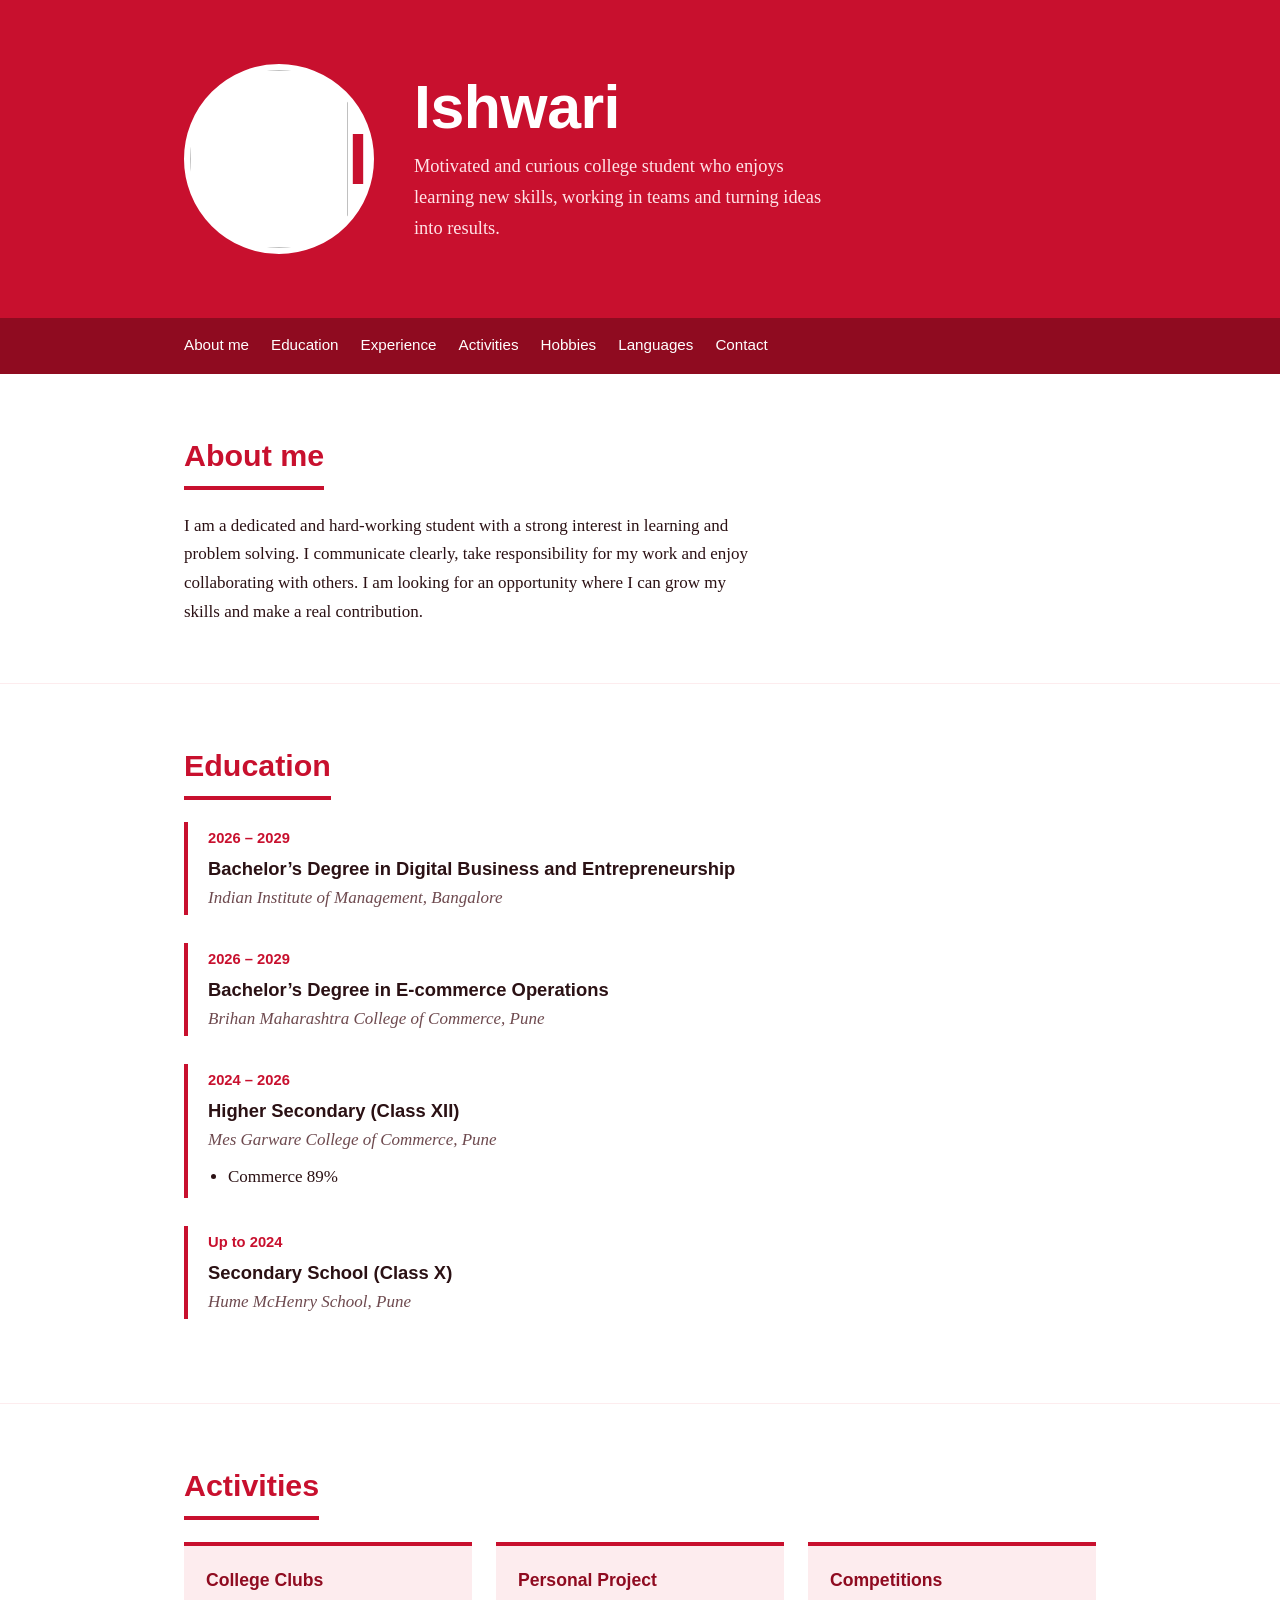
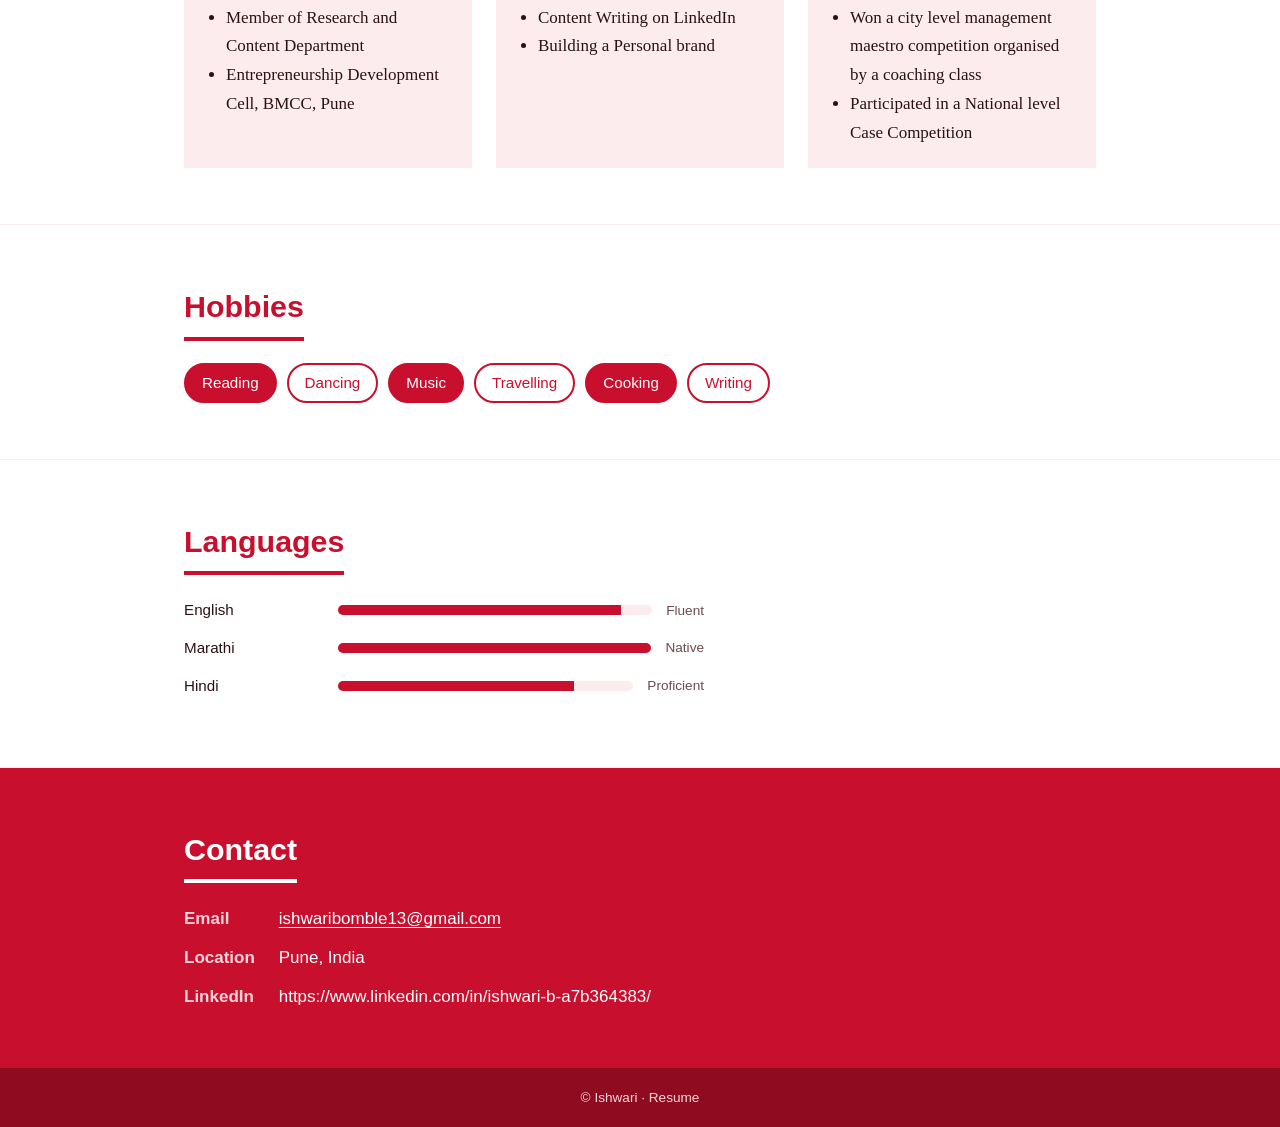
==== index.html @ 801bc09d "Update photo file extension from .jpg to .jpeg" ====
<!DOCTYPE html>
<html lang="en">
<head>
<meta charset="utf-8">
<meta name="viewport" content="width=device-width, initial-scale=1, viewport-fit=cover">
<title>Ishwari – Resume</title>
<style>
:root{
  --red:#c8102e;
  --red-dark:#8f0b20;
  --red-tint:#fdecee;
  --white:#ffffff;
  --ink:#2b1114;
  --muted:#6e4a4f;
  box-sizing:border-box;
  padding-top:env(safe-area-inset-top,0px);
  padding-bottom:env(safe-area-inset-bottom,0px);
}
@media (prefers-color-scheme: dark){
  :root:not([data-theme="light"]){--white:#ffffff;--ink:#2b1114;--muted:#6e4a4f;--red-tint:#fdecee}
}
*{box-sizing:border-box;margin:0;padding:0}
html{scroll-behavior:smooth;scroll-padding-top:env(safe-area-inset-top,0px)}
body{font-family:Georgia,"Times New Roman",serif;background:var(--white);color:var(--ink);line-height:1.7;font-size:17px}
h1,h2,h3,.sans{font-family:"Trebuchet MS","Segoe UI",Arial,sans-serif}
a{color:inherit}

.wrap{max-width:960px;margin:0 auto;padding:0 24px}

/* Hero */
header{background:var(--red);color:#fff}
.hero{display:flex;align-items:center;gap:40px;padding:64px 24px;max-width:960px;margin:0 auto}
.photo{flex:0 0 190px;width:190px;height:190px;border-radius:50%;border:6px solid #fff;background:#fff;color:var(--red);display:flex;align-items:center;justify-content:center;font:700 72px "Trebuchet MS",Arial,sans-serif;overflow:hidden}
.photo img{width:100%;height:100%;object-fit:cover}
.hero h1{font-size:clamp(2.4rem,6vw,3.8rem);line-height:1.1;letter-spacing:-.5px}
.hero p{margin-top:10px;font-size:1.15rem;max-width:46ch;color:#ffe3e7}
nav{background:var(--red-dark)}
nav .wrap{display:flex;flex-wrap:wrap;gap:4px 22px;padding-top:12px;padding-bottom:12px}
nav a{color:#fff;text-decoration:none;font-family:"Trebuchet MS",Arial,sans-serif;font-size:.95rem;padding:2px 0;border-bottom:2px solid transparent}
nav a:hover,nav a:focus-visible{border-bottom-color:#fff;outline:none}

/* Sections */
section{padding:56px 0;border-bottom:1px solid var(--red-tint)}
section h2{color:var(--red);font-size:1.9rem;margin-bottom:22px;display:inline-block;border-bottom:4px solid var(--red);padding-bottom:4px}
.about p{max-width:68ch}

.entry{border-left:4px solid var(--red);padding:2px 0 2px 20px;margin-bottom:28px}
.entry h3{font-size:1.15rem;color:var(--ink)}
.entry .when{font-family:"Trebuchet MS",Arial,sans-serif;color:var(--red);font-size:.92rem;font-weight:700}
.entry .where{color:var(--muted);font-style:italic}
.entry ul{margin:8px 0 0 20px}
.entry li{margin-bottom:4px}

.grid{display:grid;grid-template-columns:repeat(auto-fit,minmax(250px,1fr));gap:24px}
.box{background:var(--red-tint);border-top:4px solid var(--red);padding:20px 22px}
.box h3{color:var(--red-dark);margin-bottom:8px;font-size:1.1rem}
.box ul{margin-left:20px}

.chips{display:flex;flex-wrap:wrap;gap:10px;list-style:none}
.chips li{border:2px solid var(--red);color:var(--red);padding:5px 16px;border-radius:999px;font-family:"Trebuchet MS",Arial,sans-serif;font-size:.95rem}
.chips li.filled{background:var(--red);color:#fff}

.lang{display:grid;grid-template-columns:140px 1fr auto;align-items:center;gap:14px;margin-bottom:12px;max-width:520px;font-family:"Trebuchet MS",Arial,sans-serif;font-size:.95rem}
.bar{height:10px;background:var(--red-tint);border-radius:5px;overflow:hidden}
.bar span{display:block;height:100%;background:var(--red)}
.lang em{color:var(--muted);font-style:normal;font-size:.85rem}

/* Contact */
#contact{background:var(--red);color:#fff;border:none}
#contact h2{color:#fff;border-bottom-color:#fff}
.contact-list{list-style:none;display:grid;gap:10px;font-family:"Trebuchet MS",Arial,sans-serif}
.contact-list b{display:inline-block;min-width:90px;color:#ffd3d9}
.contact-list a{text-decoration:underline;text-underline-offset:3px}
footer{background:var(--red-dark);color:#ffd3d9;text-align:center;padding:18px 24px;font-family:"Trebuchet MS",Arial,sans-serif;font-size:.85rem}

a:focus-visible{outline:3px solid #000;outline-offset:3px}

@media (max-width:640px){
  .hero{flex-direction:column;text-align:center;padding:44px 24px}
  .lang{grid-template-columns:100px 1fr}
  .lang em{grid-column:1 / -1;margin-top:-8px}
}
@media print{nav{display:none}section{padding:28px 0}}
</style>
</head>
<body>

<header>
  <div class="hero">
    <!-- To use your own photo, replace the letter below with: <img src="your-photo.jpg" alt="Photo of Ishwari"> -->
    <div class="photo"><img src="photo.jpeg" aria-label="Photo of Ishwari">I</div>
    <div>
      <h1>Ishwari</h1>
      <p>Motivated and curious college student who enjoys learning new skills, working in teams and turning ideas into results.</p>
    </div>
  </div>
  <nav aria-label="Sections">
    <div class="wrap">
      <a href="#about">About me</a>
      <a href="#education">Education</a>
      <a href="#experience">Experience</a>
      <a href="#activities">Activities</a>
      <a href="#hobbies">Hobbies</a>
      <a href="#languages">Languages</a>
      <a href="#contact">Contact</a>
    </div>
  </nav>
</header>

<main>
  <section id="about" class="about">
    <div class="wrap">
      <h2>About me</h2>
      <p>I am a dedicated and hard-working student with a strong interest in learning and problem solving. I communicate clearly, take responsibility for my work and enjoy collaborating with others. I am looking for an opportunity where I can grow my skills and make a real contribution.</p>
    </div>
  </section>

  <section id="education">
    <div class="wrap">
      <h2>Education</h2>
      <div class="entry">
        <span class="when">2026 – 2029</span>
        <h3>Bachelor’s Degree in Digital Business and Entrepreneurship</h3>
        <div class="where">Indian Institute of Management, Bangalore</div>
        
      </div>
      <div class="entry">
        <span class="when">2026 – 2029</span>
        <h3>Bachelor’s Degree in E-commerce Operations</h3>
        <div class="where">Brihan Maharashtra College of Commerce, Pune</div>
         </div>
      <div class="entry">
        <span class="when">2024 – 2026</span>
        <h3>Higher Secondary (Class XII)</h3>
        <div class="where">Mes Garware College of Commerce, Pune</div>
        <ul><li>Commerce 89%</li></ul>
      </div>
      <div class="entry">
        <span class="when">Up to 2024</span>
        <h3>Secondary School (Class X)</h3>
        <div class="where">Hume McHenry School, Pune</div>
      </div>
    </div>
  </section>

  

  <section id="activities">
    <div class="wrap">
      <h2>Activities</h2>
      <div class="grid">
        <div class="box">
          <h3>College Clubs</h3>
          <ul><li>Member of Research and Content Department</li><li>Entrepreneurship Development Cell, BMCC, Pune</li></ul>
        </div>
        <div class="box">
          <h3>Personal Project</h3>
          <ul><li>Content Writing on LinkedIn</li><li>Building a Personal brand</li></ul>
        </div>
        <div class="box">
          <h3>Competitions</h3>
          <ul><li>Won a city level management maestro competition organised by a coaching class</li><li>Participated in a National level Case Competition</li></ul>
        </div>
      </div>
    </div>
  </section>

  <section id="hobbies">
    <div class="wrap">
      <h2>Hobbies</h2>
      <ul class="chips">
        <li class="filled">Reading</li>
        <li>Dancing</li>
        <li class="filled">Music</li>
        <li>Travelling</li>
        <li class="filled">Cooking</li>
        <li>Writing</li>
      </ul>
    </div>
  </section>

  <section id="languages">
    <div class="wrap">
      <h2>Languages</h2>
      <div class="lang"><span>English</span><div class="bar"><span style="width:90%"></span></div><em>Fluent</em></div>
      <div class="lang"><span>Marathi</span><div class="bar"><span style="width:100%"></span></div><em>Native</em></div>
      <div class="lang"><span>Hindi</span><div class="bar"><span style="width:80%"></span></div><em>Proficient</em></div>
    </div>
  </section>

  <section id="contact">
    <div class="wrap">
      <h2>Contact</h2>
      <ul class="contact-list">
        <li><b>Email</b> <a href="mailto:ishwari@example.com">ishwaribomble13@gmail.com</a></li>
        
        <li><b>Location</b> Pune, India</li>
        <li><b>LinkedIn</b> https://www.linkedin.com/in/ishwari-b-a7b364383/</li>
      </ul>
    </div>
  </section>
</main>

<footer>© Ishwari · Resume</footer>

</body>
</html>
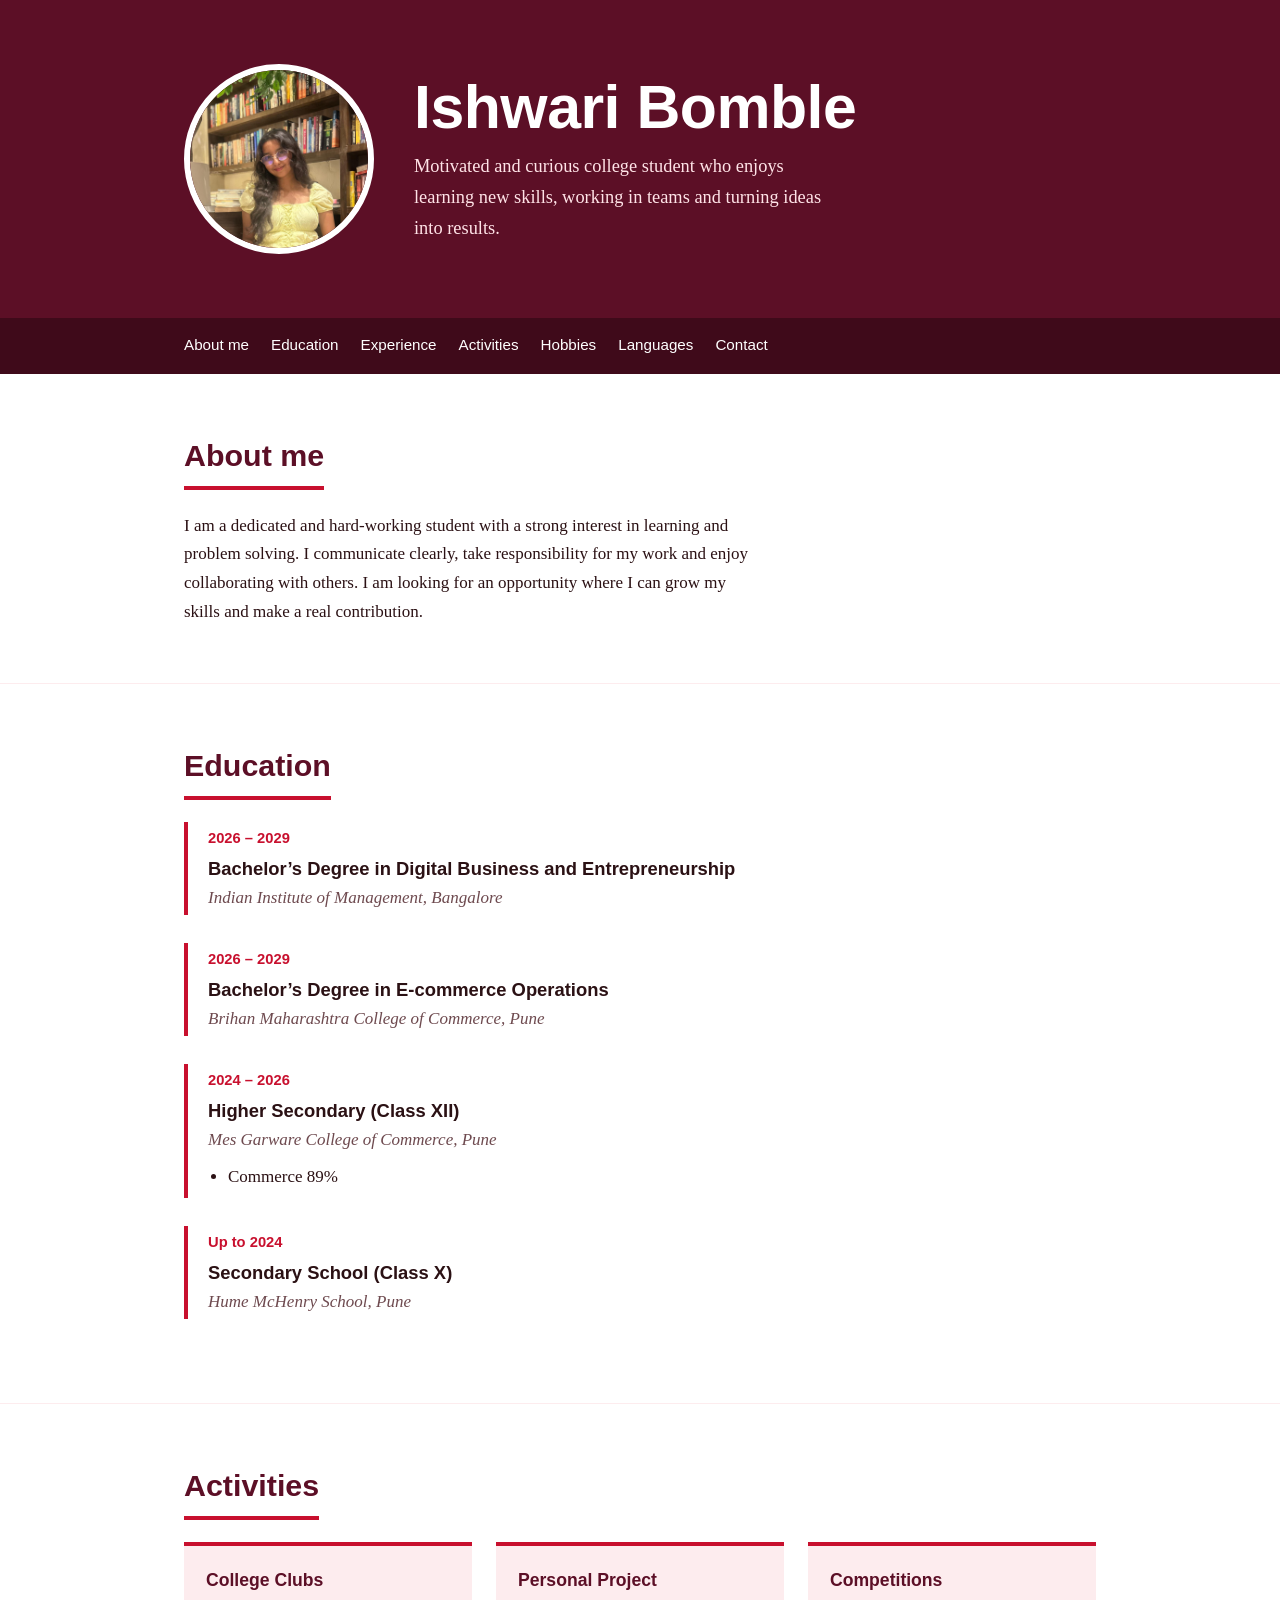
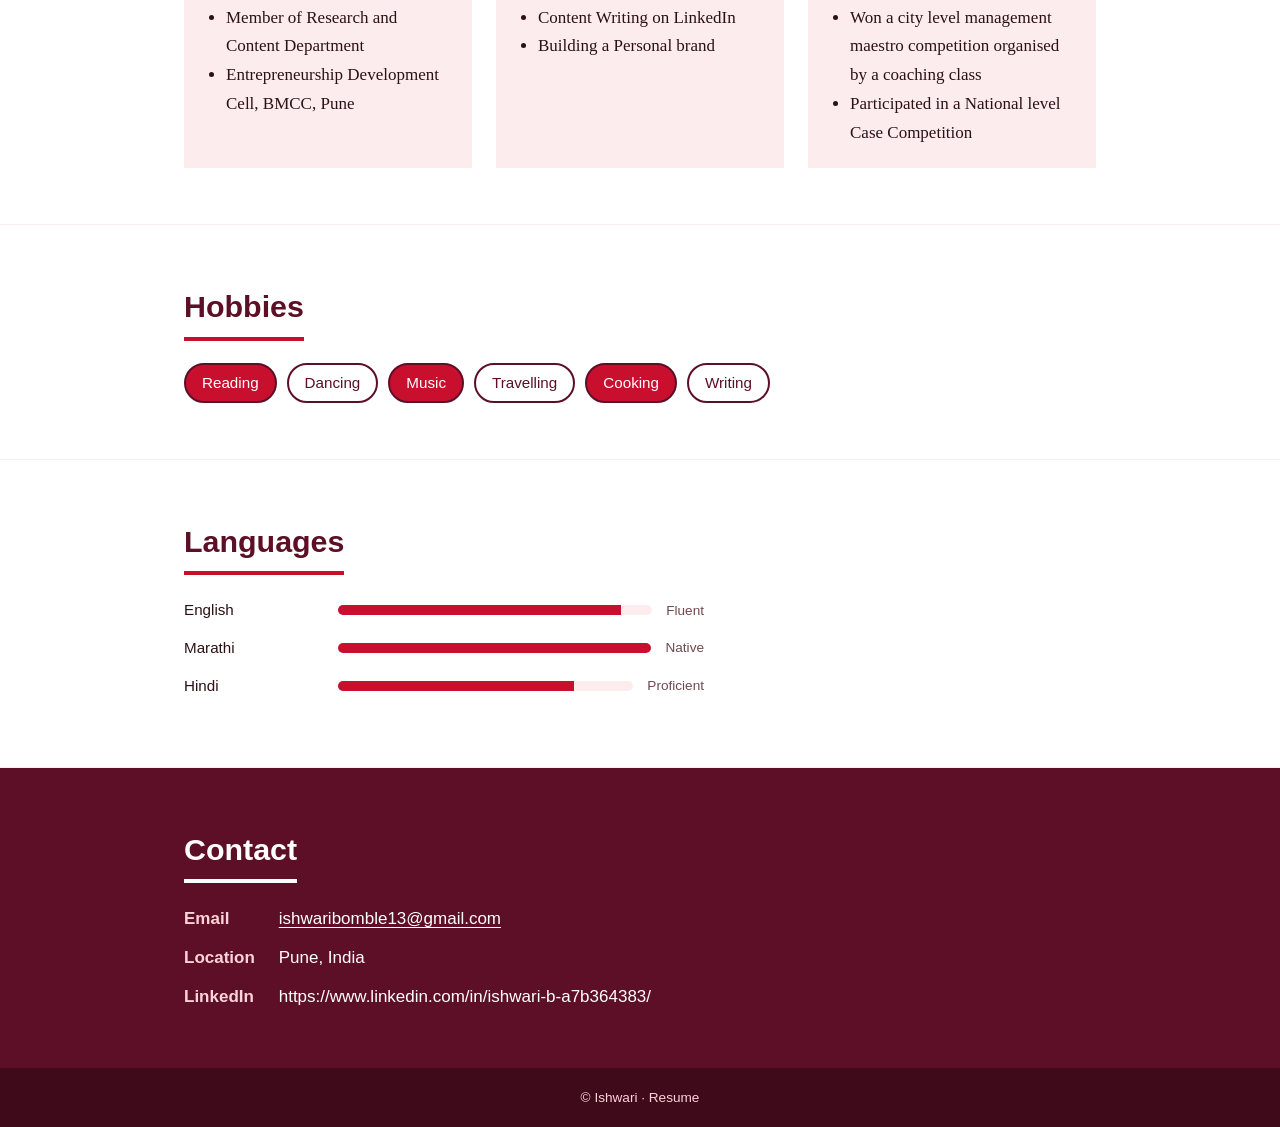
==== commit c7ebbe5c: "Refactor styles and add animation to language bars Updated color variables and styles for header, na" ====
--- a/index.html
+++ b/index.html
@@ -9,6 +9,9 @@
   --red:#c8102e;
   --red-dark:#8f0b20;
   --red-tint:#fdecee;
+  --burg:#5c0f26;
+  --burg-dark:#3f0a1a;
+  --red-light:#ff5a73;
   --white:#ffffff;
   --ink:#2b1114;
   --muted:#6e4a4f;
@@ -28,20 +31,20 @@
 .wrap{max-width:960px;margin:0 auto;padding:0 24px}
 
 /* Hero */
-header{background:var(--red);color:#fff}
+header{background:var(--burg);color:#fff}
 .hero{display:flex;align-items:center;gap:40px;padding:64px 24px;max-width:960px;margin:0 auto}
 .photo{flex:0 0 190px;width:190px;height:190px;border-radius:50%;border:6px solid #fff;background:#fff;color:var(--red);display:flex;align-items:center;justify-content:center;font:700 72px "Trebuchet MS",Arial,sans-serif;overflow:hidden}
 .photo img{width:100%;height:100%;object-fit:cover}
 .hero h1{font-size:clamp(2.4rem,6vw,3.8rem);line-height:1.1;letter-spacing:-.5px}
 .hero p{margin-top:10px;font-size:1.15rem;max-width:46ch;color:#ffe3e7}
-nav{background:var(--red-dark)}
+nav{background:var(--burg-dark)}
 nav .wrap{display:flex;flex-wrap:wrap;gap:4px 22px;padding-top:12px;padding-bottom:12px}
 nav a{color:#fff;text-decoration:none;font-family:"Trebuchet MS",Arial,sans-serif;font-size:.95rem;padding:2px 0;border-bottom:2px solid transparent}
 nav a:hover,nav a:focus-visible{border-bottom-color:#fff;outline:none}
 
 /* Sections */
 section{padding:56px 0;border-bottom:1px solid var(--red-tint)}
-section h2{color:var(--red);font-size:1.9rem;margin-bottom:22px;display:inline-block;border-bottom:4px solid var(--red);padding-bottom:4px}
+section h2{color:var(--burg);font-size:1.9rem;margin-bottom:22px;display:inline-block;border-bottom:4px solid var(--red);padding-bottom:4px}
 .about p{max-width:68ch}
 
 .entry{border-left:4px solid var(--red);padding:2px 0 2px 20px;margin-bottom:28px}
@@ -52,26 +55,28 @@
 .entry li{margin-bottom:4px}
 
 .grid{display:grid;grid-template-columns:repeat(auto-fit,minmax(250px,1fr));gap:24px}
-.box{background:var(--red-tint);border-top:4px solid var(--red);padding:20px 22px}
-.box h3{color:var(--red-dark);margin-bottom:8px;font-size:1.1rem}
+.box{background:var(--red-tint);border-top:4px solid var(--red);padding:20px 22px;transition:transform .2s,box-shadow .2s}
+.box:hover{transform:translateY(-6px);box-shadow:0 14px 24px rgba(200,16,46,.18)}
+.box h3{color:var(--burg);margin-bottom:8px;font-size:1.1rem}
 .box ul{margin-left:20px}
 
 .chips{display:flex;flex-wrap:wrap;gap:10px;list-style:none}
-.chips li{border:2px solid var(--red);color:var(--red);padding:5px 16px;border-radius:999px;font-family:"Trebuchet MS",Arial,sans-serif;font-size:.95rem}
+.chips li{border:2px solid var(--burg);color:var(--burg);padding:5px 16px;border-radius:999px;font-family:"Trebuchet MS",Arial,sans-serif;font-size:.95rem;transition:transform .2s,background .2s,color .2s}
+.chips li:hover{transform:scale(1.1);background:var(--burg);color:#fff}
 .chips li.filled{background:var(--red);color:#fff}
 
 .lang{display:grid;grid-template-columns:140px 1fr auto;align-items:center;gap:14px;margin-bottom:12px;max-width:520px;font-family:"Trebuchet MS",Arial,sans-serif;font-size:.95rem}
 .bar{height:10px;background:var(--red-tint);border-radius:5px;overflow:hidden}
-.bar span{display:block;height:100%;background:var(--red)}
+.bar span{display:block;height:100%;background:var(--red);width:0;transition:width 1.2s ease}
 .lang em{color:var(--muted);font-style:normal;font-size:.85rem}
 
 /* Contact */
-#contact{background:var(--red);color:#fff;border:none}
+#contact{background:var(--burg);color:#fff;border:none}
 #contact h2{color:#fff;border-bottom-color:#fff}
 .contact-list{list-style:none;display:grid;gap:10px;font-family:"Trebuchet MS",Arial,sans-serif}
 .contact-list b{display:inline-block;min-width:90px;color:#ffd3d9}
 .contact-list a{text-decoration:underline;text-underline-offset:3px}
-footer{background:var(--red-dark);color:#ffd3d9;text-align:center;padding:18px 24px;font-family:"Trebuchet MS",Arial,sans-serif;font-size:.85rem}
+footer{background:var(--burg-dark);color:#ffd3d9;text-align:center;padding:18px 24px;font-family:"Trebuchet MS",Arial,sans-serif;font-size:.85rem}
 
 a:focus-visible{outline:3px solid #000;outline-offset:3px}
 
@@ -88,9 +93,9 @@
 <header>
   <div class="hero">
     <!-- To use your own photo, replace the letter below with: <img src="your-photo.jpg" alt="Photo of Ishwari"> -->
-    <div class="photo"><img src="photo.jpeg" aria-label="Photo of Ishwari">I</div>
+    <div class="photo"><img src="photo.jpeg" aria-label="Photo of Ishwari"></div>
     <div>
-      <h1>Ishwari</h1>
+      <h1>Ishwari Bomble</h1>
       <p>Motivated and curious college student who enjoys learning new skills, working in teams and turning ideas into results.</p>
     </div>
   </div>
@@ -182,9 +187,9 @@
   <section id="languages">
     <div class="wrap">
       <h2>Languages</h2>
-      <div class="lang"><span>English</span><div class="bar"><span style="width:90%"></span></div><em>Fluent</em></div>
-      <div class="lang"><span>Marathi</span><div class="bar"><span style="width:100%"></span></div><em>Native</em></div>
-      <div class="lang"><span>Hindi</span><div class="bar"><span style="width:80%"></span></div><em>Proficient</em></div>
+     <div class="lang"><span>English</span><div class="bar"><span data-w="90%"></span></div><em>Fluent</em></div>
+<div class="lang"><span>Marathi</span><div class="bar"><span data-w="100%"></span></div><em>Native</em></div>
+<div class="lang"><span>Hindi</span><div class="bar"><span data-w="80%"></span></div><em>Proficient</em></div>
     </div>
   </section>
 
@@ -203,5 +208,15 @@
 
 <footer>© Ishwari · Resume</footer>
 
+  <script>
+var bars = document.querySelectorAll('.bar span');
+var barObs = new IntersectionObserver(function(entries){
+  entries.forEach(function(e){
+    if(e.isIntersecting){ e.target.style.width = e.target.dataset.w; barObs.unobserve(e.target); }
+  });
+}, {threshold:.5});
+bars.forEach(function(b){ barObs.observe(b); });
+</script>
+  
 </body>
 </html>
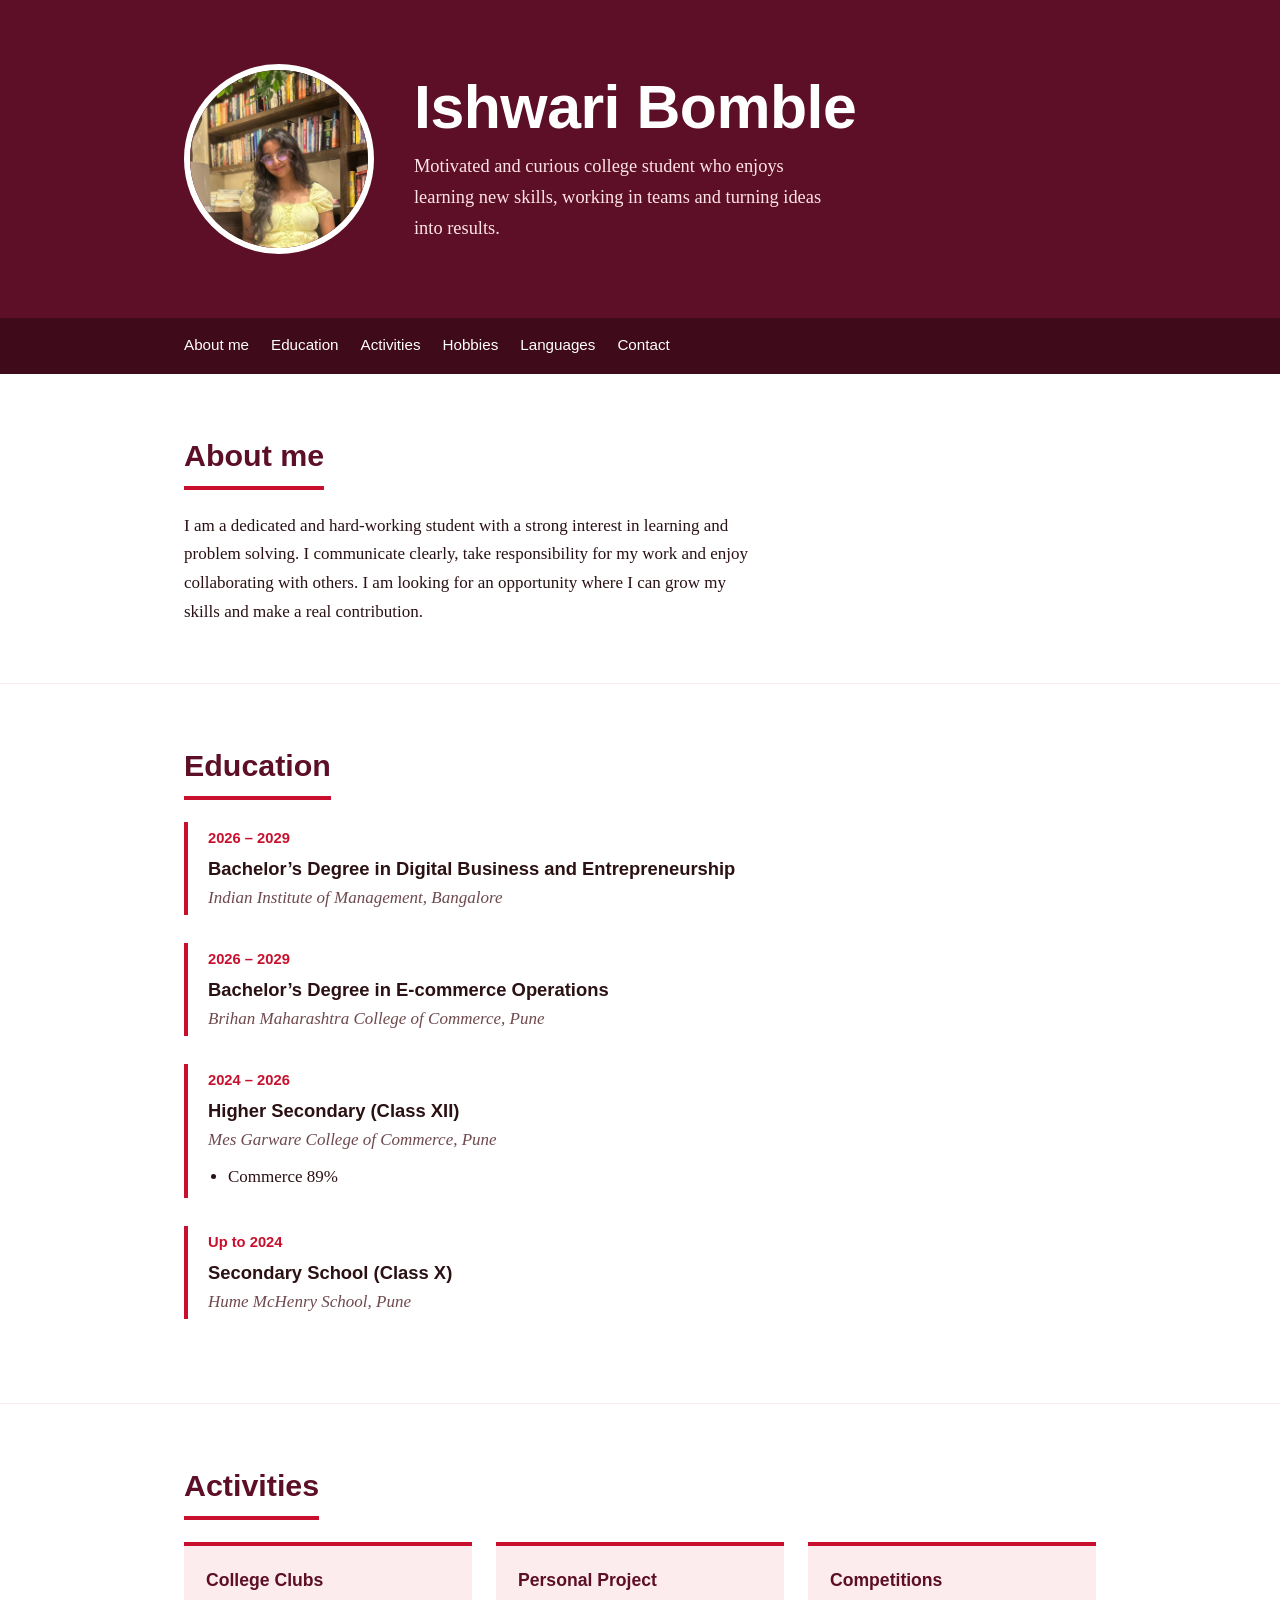
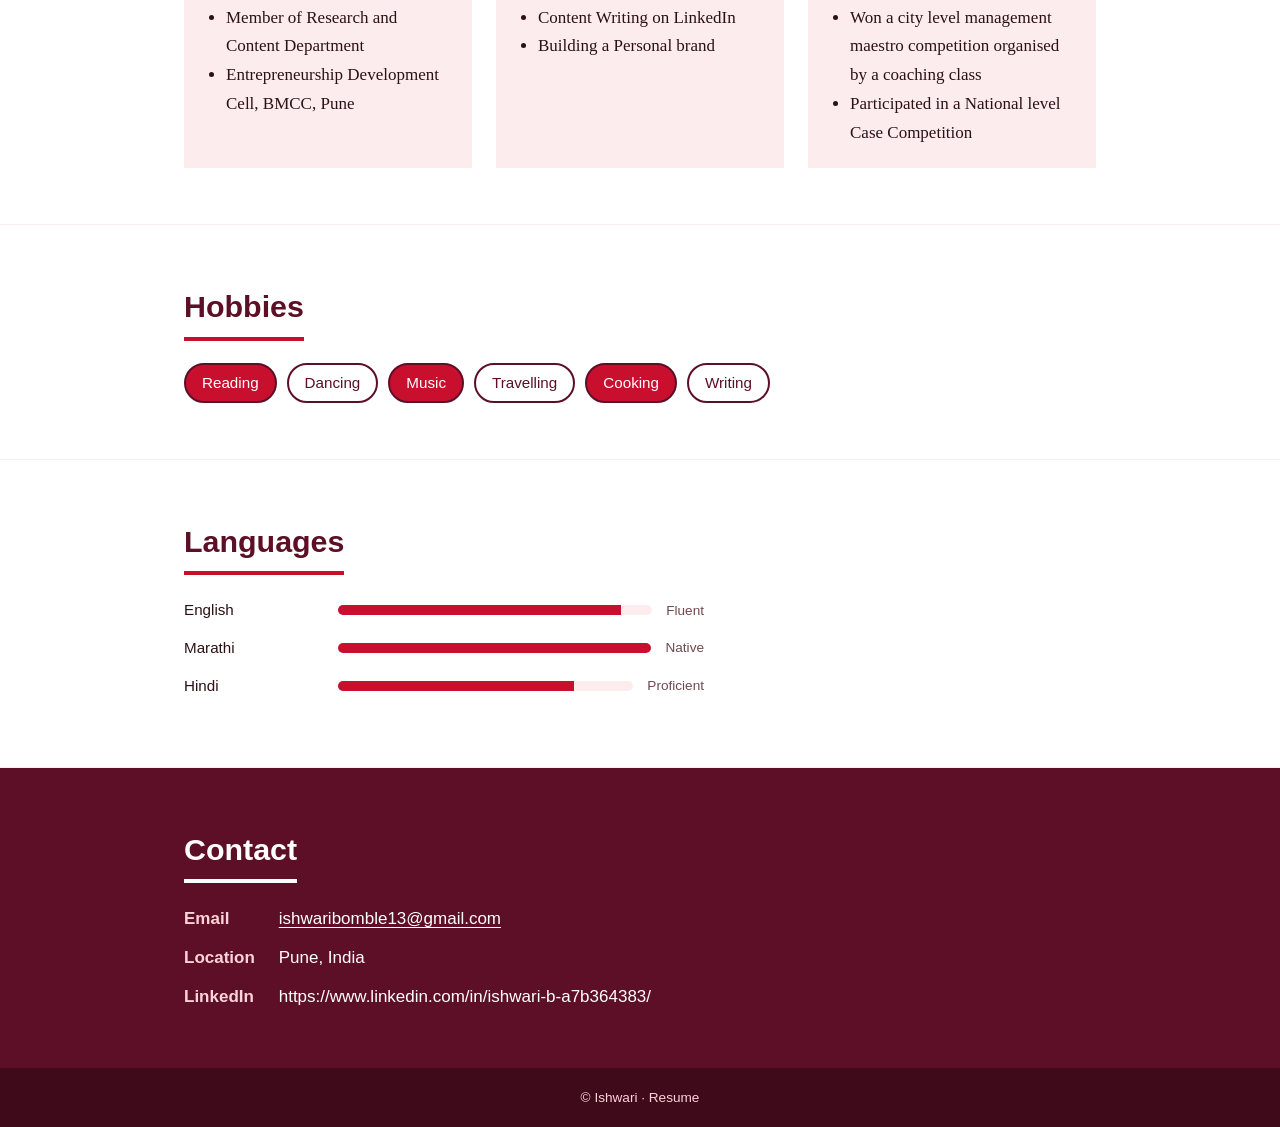
==== commit 9e4ccf0c: "Remove 'Experience' link from navigation Removed the 'Experience' link from the navigation." ====
--- a/index.html
+++ b/index.html
@@ -103,7 +103,7 @@
     <div class="wrap">
       <a href="#about">About me</a>
       <a href="#education">Education</a>
-      <a href="#experience">Experience</a>
+      
       <a href="#activities">Activities</a>
       <a href="#hobbies">Hobbies</a>
       <a href="#languages">Languages</a>
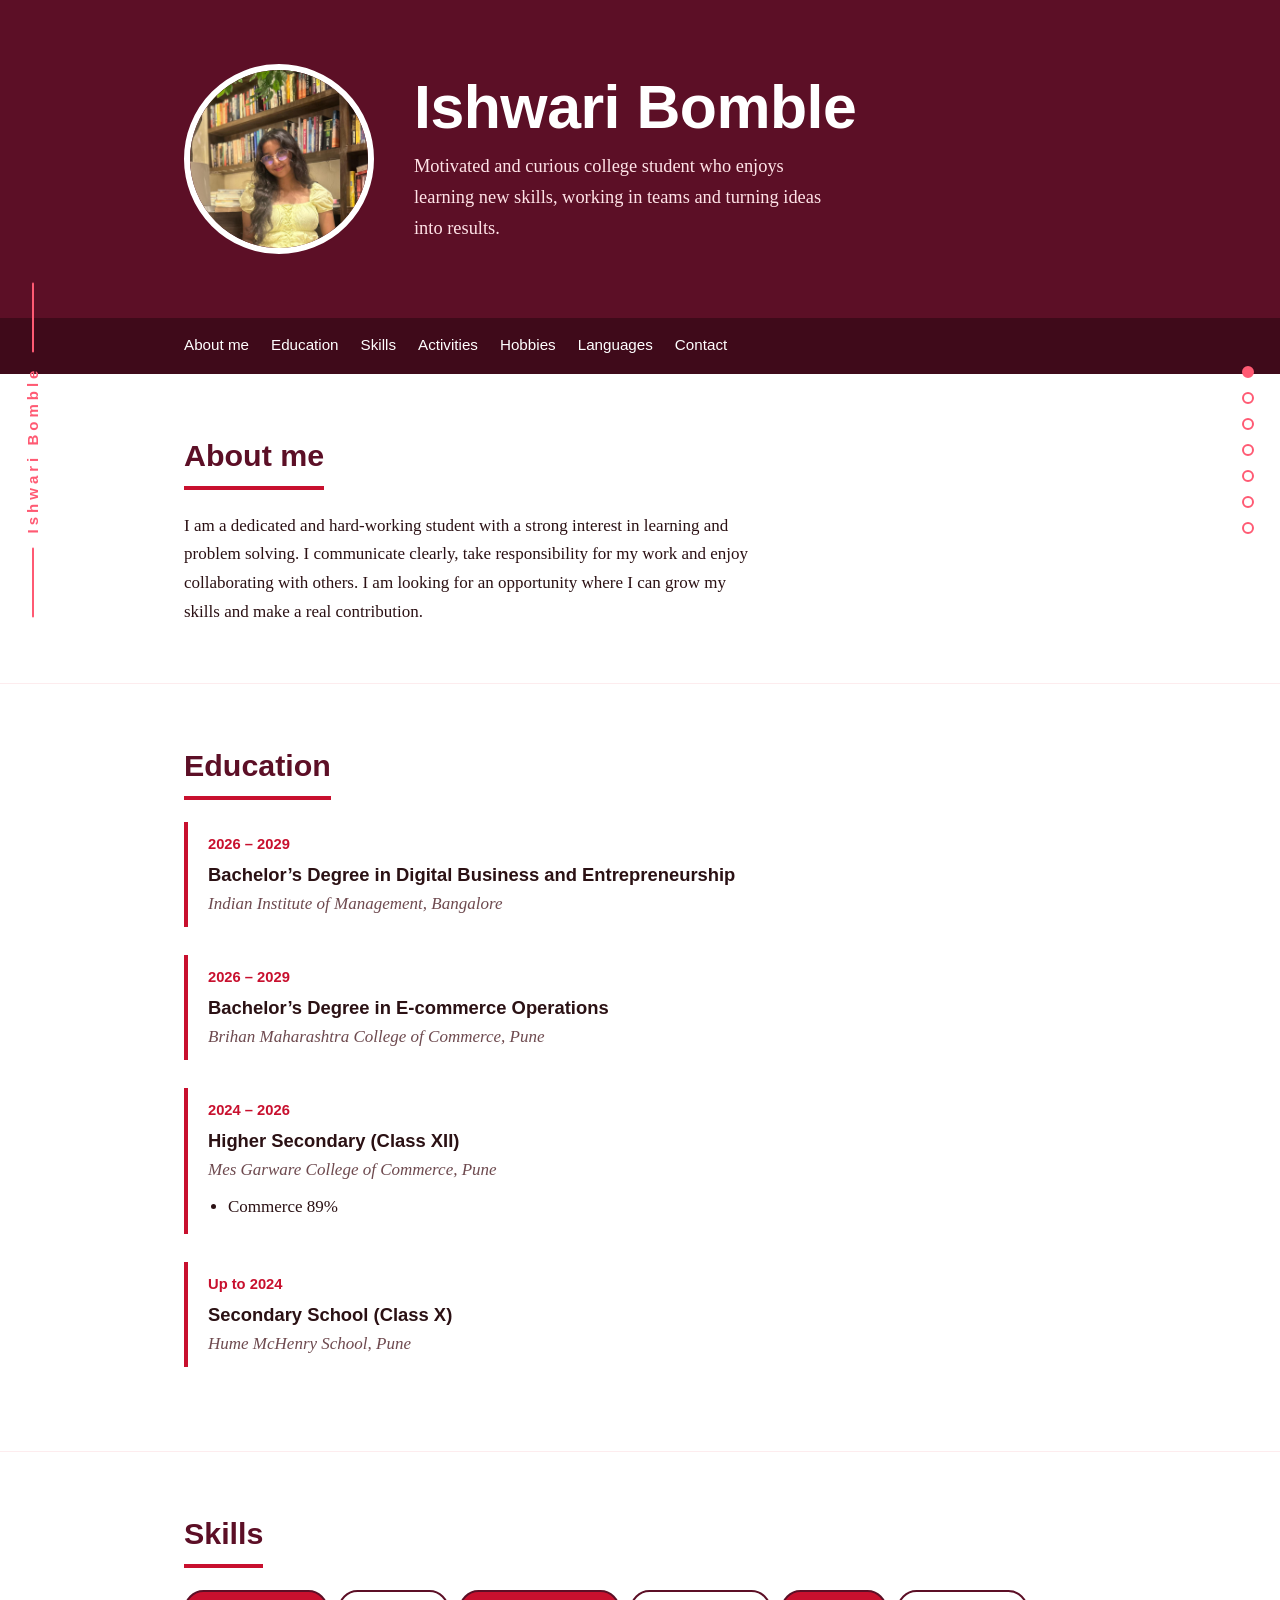
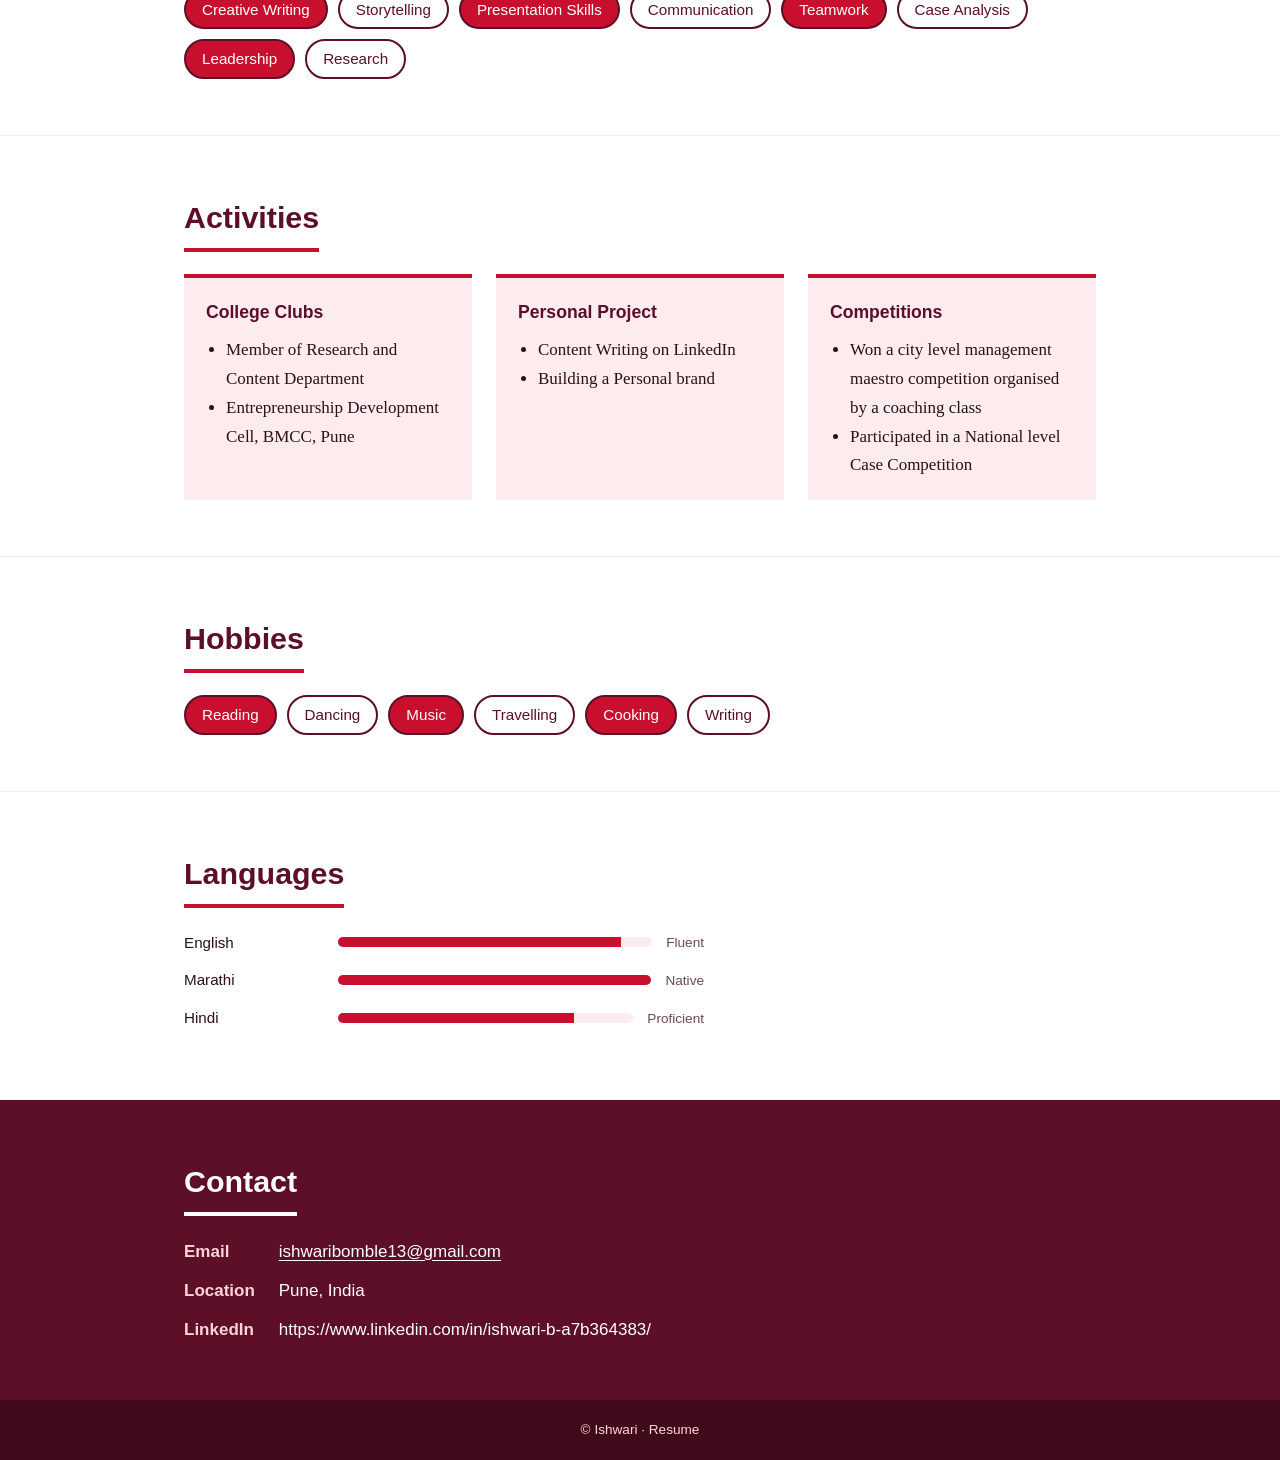
==== commit 1fc7d0c6: "Implement side navigation and skills section Add side navigation dots and skills section" ====
--- a/index.html
+++ b/index.html
@@ -47,7 +47,8 @@
 section h2{color:var(--burg);font-size:1.9rem;margin-bottom:22px;display:inline-block;border-bottom:4px solid var(--red);padding-bottom:4px}
 .about p{max-width:68ch}
 
-.entry{border-left:4px solid var(--red);padding:2px 0 2px 20px;margin-bottom:28px}
+.entry{border-left:4px solid var(--red);padding:8px 14px 8px 20px;margin-bottom:28px;transition:transform .2s,box-shadow .2s,background .2s}
+.entry:hover{transform:translateY(-6px);box-shadow:0 14px 24px rgba(200,16,46,.18);background:var(--red-tint)}
 .entry h3{font-size:1.15rem;color:var(--ink)}
 .entry .when{font-family:"Trebuchet MS",Arial,sans-serif;color:var(--red);font-size:.92rem;font-weight:700}
 .entry .where{color:var(--muted);font-style:italic}
@@ -86,6 +87,18 @@
   .lang em{grid-column:1 / -1;margin-top:-8px}
 }
 @media print{nav{display:none}section{padding:28px 0}}
+
+  /* Side name and section dots (wide screens only) */
+.side-name,.side-dots{display:none}
+@media (min-width:1150px){
+  .side-name{display:flex;flex-direction:column;align-items:center;gap:14px;position:fixed;left:20px;top:50%;transform:translateY(-50%);z-index:15;pointer-events:none}
+  .side-name::before,.side-name::after{content:"";width:2px;height:70px;background:#ff5a73;border-radius:2px}
+  .side-name span{writing-mode:vertical-rl;transform:rotate(180deg);font-family:"Poppins","Trebuchet MS",Arial,sans-serif;font-weight:800;font-size:15px;letter-spacing:4px;color:#ff5a73}
+  .side-dots{display:flex;flex-direction:column;gap:14px;position:fixed;right:26px;top:50%;transform:translateY(-50%);z-index:15}
+  .side-dots a{width:12px;height:12px;border-radius:50%;border:2px solid #ff5a73;transition:background .2s,transform .2s}
+  .side-dots a:hover{transform:scale(1.3)}
+  .side-dots a.active{background:#ff5a73}
+}
 </style>
 </head>
 <body>
@@ -103,7 +116,7 @@
     <div class="wrap">
       <a href="#about">About me</a>
       <a href="#education">Education</a>
-      
+      <a href="#skills">Skills</a>
       <a href="#activities">Activities</a>
       <a href="#hobbies">Hobbies</a>
       <a href="#languages">Languages</a>
@@ -148,7 +161,21 @@
     </div>
   </section>
 
-  
+    <section id="skills">
+    <div class="wrap">
+      <h2>Skills</h2>
+      <ul class="chips">
+        <li class="filled">Creative Writing</li>
+        <li>Storytelling</li>
+        <li class="filled">Presentation Skills</li>
+        <li>Communication</li>
+        <li class="filled">Teamwork</li>
+        <li>Case Analysis</li>
+        <li class="filled">Leadership</li>
+        <li>Research</li>
+      </ul>
+    </div>
+  </section>
 
   <section id="activities">
     <div class="wrap">
@@ -217,6 +244,28 @@
 }, {threshold:.5});
 bars.forEach(function(b){ barObs.observe(b); });
 </script>
-  
+   <div class="side-name" aria-hidden="true"><span>Ishwari Bomble</span></div>
+<div class="side-dots">
+  <a href="#about" title="About me" aria-label="About me"></a>
+  <a href="#education" title="Education" aria-label="Education"></a>
+  <a href="#skills" title="Skills" aria-label="Skills"></a>
+  <a href="#activities" title="Activities" aria-label="Activities"></a>
+  <a href="#hobbies" title="Hobbies" aria-label="Hobbies"></a>
+  <a href="#languages" title="Languages" aria-label="Languages"></a>
+  <a href="#contact" title="Contact" aria-label="Contact"></a>
+</div>
+
+<script>
+var dots = document.querySelectorAll('.side-dots a');
+var dotSecs = document.querySelectorAll('main section');
+var dotObs = new IntersectionObserver(function(entries){
+  entries.forEach(function(e){
+    if(e.isIntersecting){
+      dots.forEach(function(a){ a.classList.toggle('active', a.getAttribute('href') === '#' + e.target.id); });
+    }
+  });
+}, {rootMargin:'-45% 0px -50% 0px'});
+dotSecs.forEach(function(s){ dotObs.observe(s); });
+</script>
 </body>
 </html>
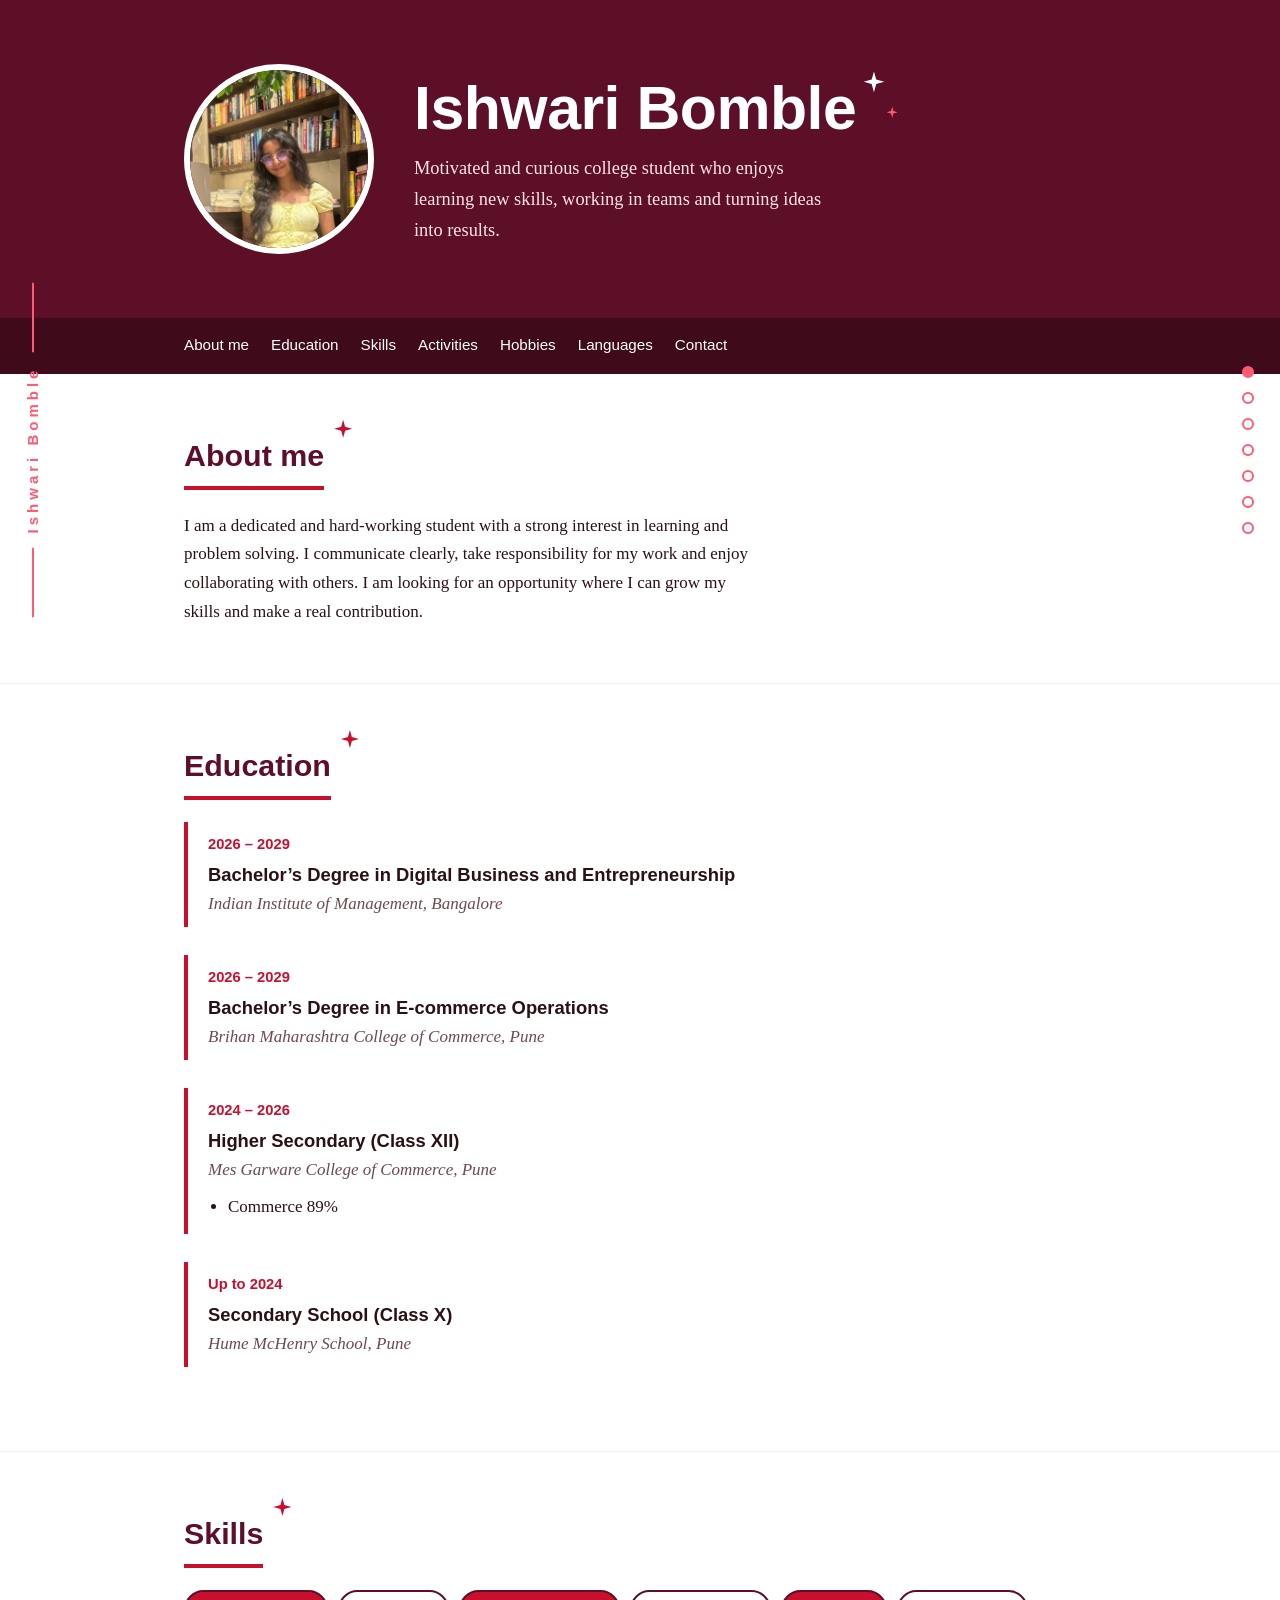
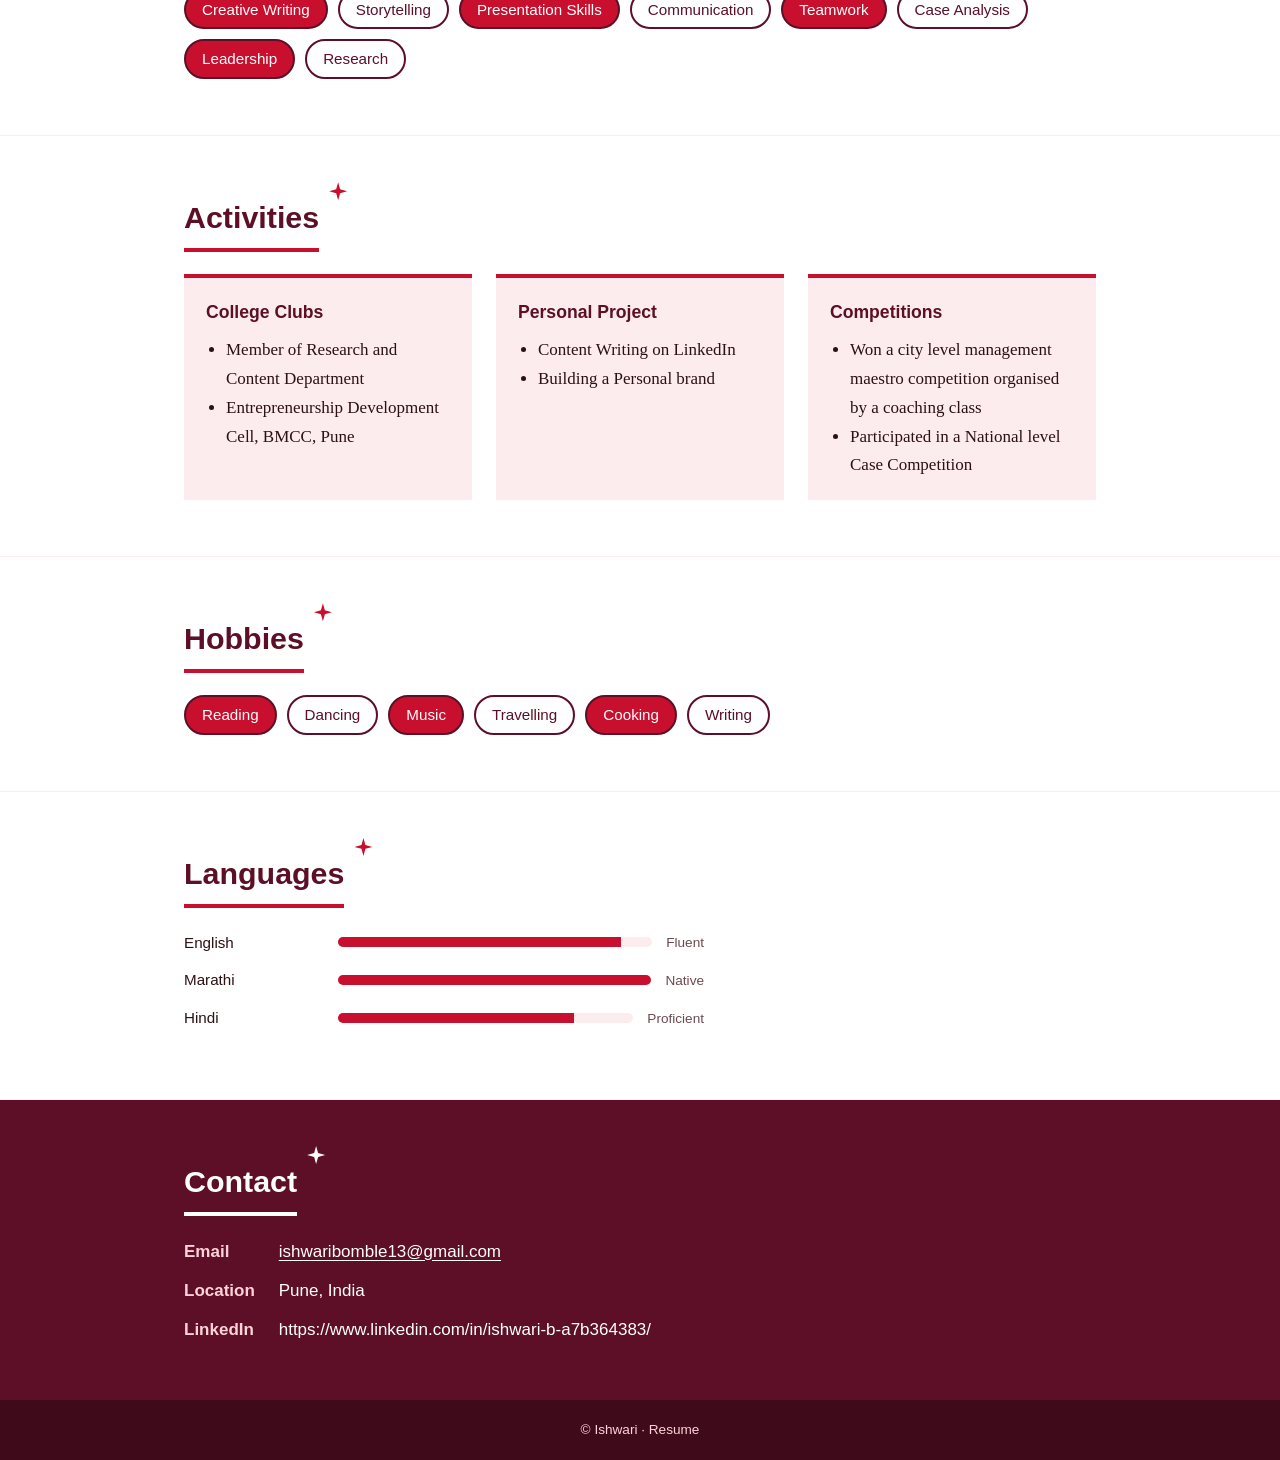
==== commit 78b9c372: "Implement sparkles animation and enhance hero header Added sparkles animation and updated hero secti" ====
--- a/index.html
+++ b/index.html
@@ -99,6 +99,20 @@
   .side-dots a:hover{transform:scale(1.3)}
   .side-dots a.active{background:#ff5a73}
 }
+  /* ===== SPARKLES ===== */
+:root{--star:polygon(50% 0,61% 39%,100% 50%,61% 61%,50% 100%,39% 61%,0 50%,39% 39%)}
+@keyframes twinkle{0%,100%{transform:scale(1) rotate(0deg)}50%{transform:scale(.7) rotate(20deg)}}
+.sp{position:absolute;display:block;background:currentColor;clip-path:var(--star);animation:twinkle 3s ease-in-out infinite}
+.sp.s-in{position:static;display:inline-block;width:.34em;height:.34em;vertical-align:.62em;margin-left:.12em;color:#fff}
+.sp.s-small{width:.18em;height:.18em;vertical-align:.2em;margin-left:.04em;color:#ff5a73;animation-delay:1s}
+.photo-wrap{position:relative;flex:0 0 auto}
+section h2{position:relative}
+section h2::after{content:"";position:absolute;top:-10px;right:-28px;width:18px;height:18px;background:#c8102e;clip-path:var(--star);animation:twinkle 3s ease-in-out infinite}
+#contact h2::after{background:#fff}
+.box,.entry{position:relative}
+.box::after,.entry::after{content:"";position:absolute;top:10px;right:12px;width:16px;height:16px;background:#c8102e;clip-path:var(--star);opacity:0;transform:scale(0) rotate(-90deg);transition:opacity .25s,transform .35s}
+.box:hover::after,.entry:hover::after{opacity:1;transform:scale(1) rotate(0deg)}
+@media (prefers-reduced-motion: reduce){.sp,section h2::after{animation:none}}
 </style>
 </head>
 <body>
@@ -108,7 +122,7 @@
     <!-- To use your own photo, replace the letter below with: <img src="your-photo.jpg" alt="Photo of Ishwari"> -->
     <div class="photo"><img src="photo.jpeg" aria-label="Photo of Ishwari"></div>
     <div>
-      <h1>Ishwari Bomble</h1>
+     <h1>Ishwari Bomble<i class="sp s-in" aria-hidden="true"></i><i class="sp s-in s-small" aria-hidden="true"></i></h1>
       <p>Motivated and curious college student who enjoys learning new skills, working in teams and turning ideas into results.</p>
     </div>
   </div>
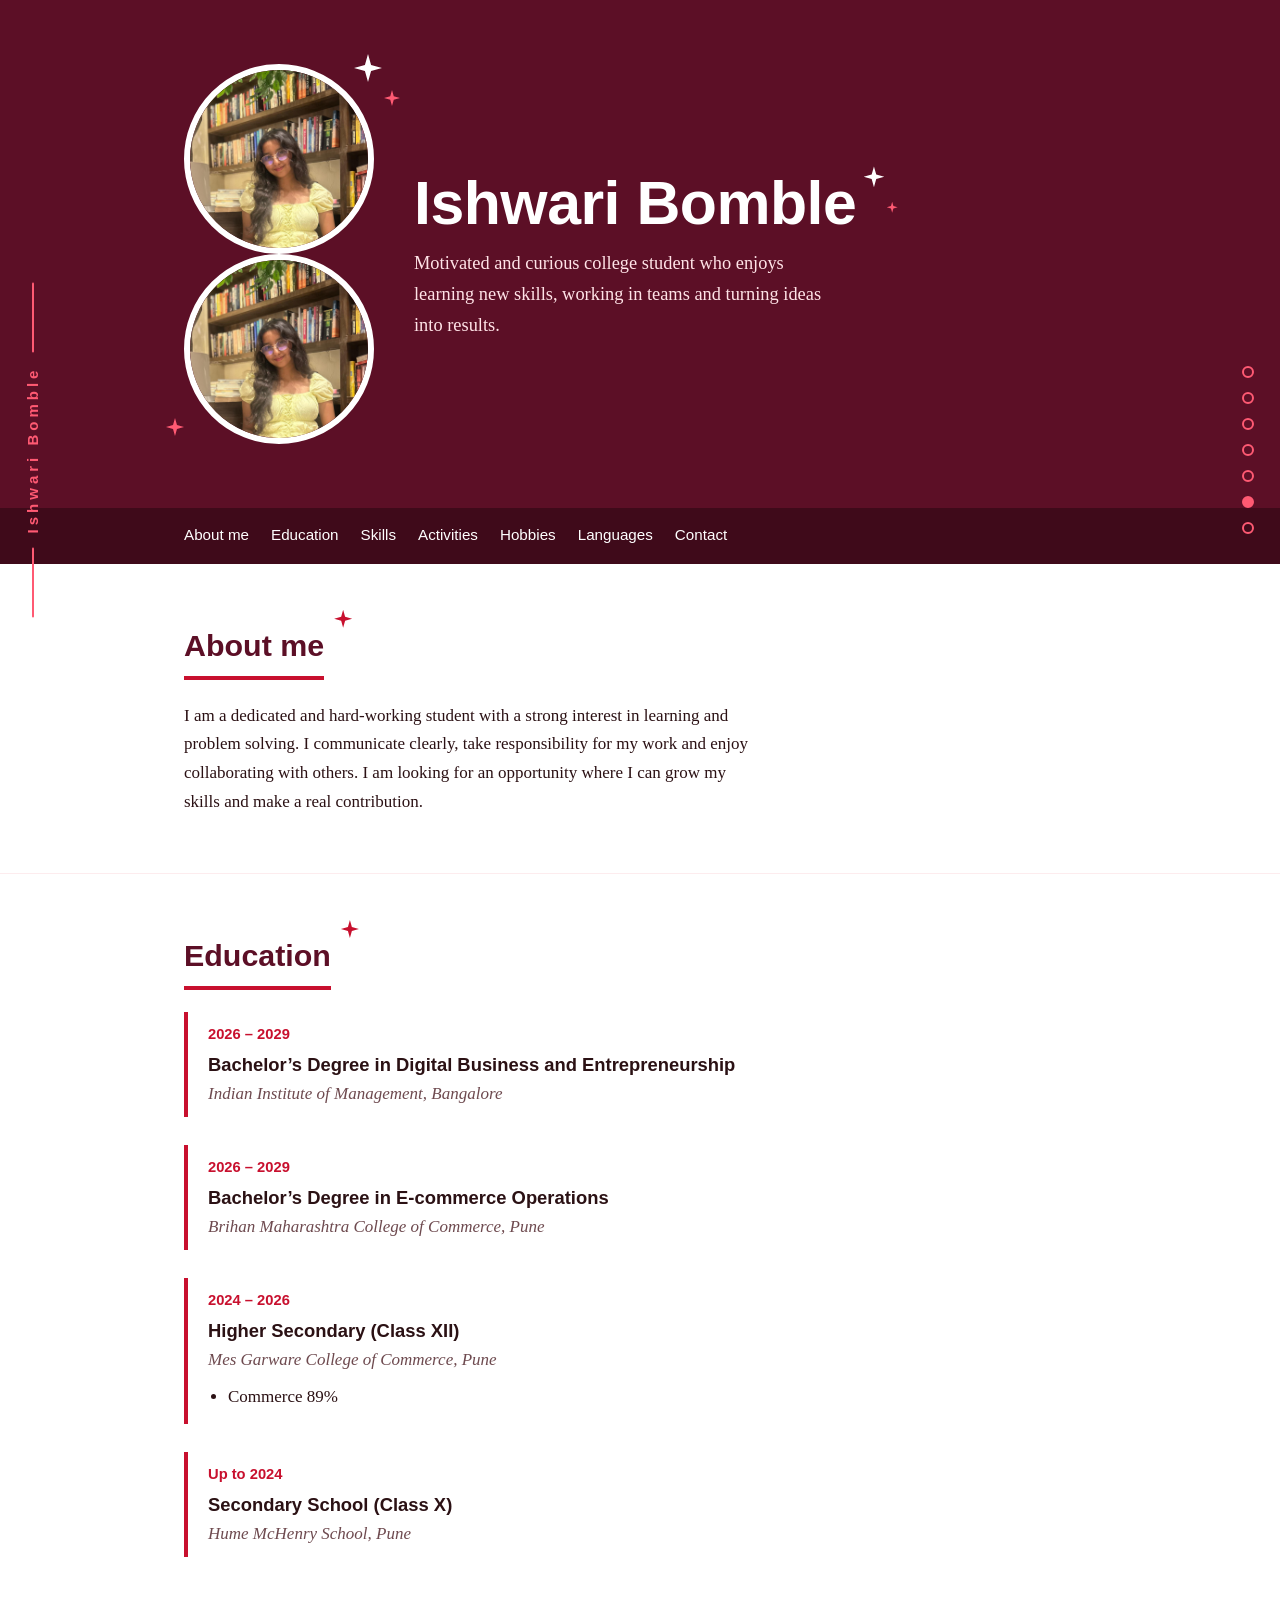
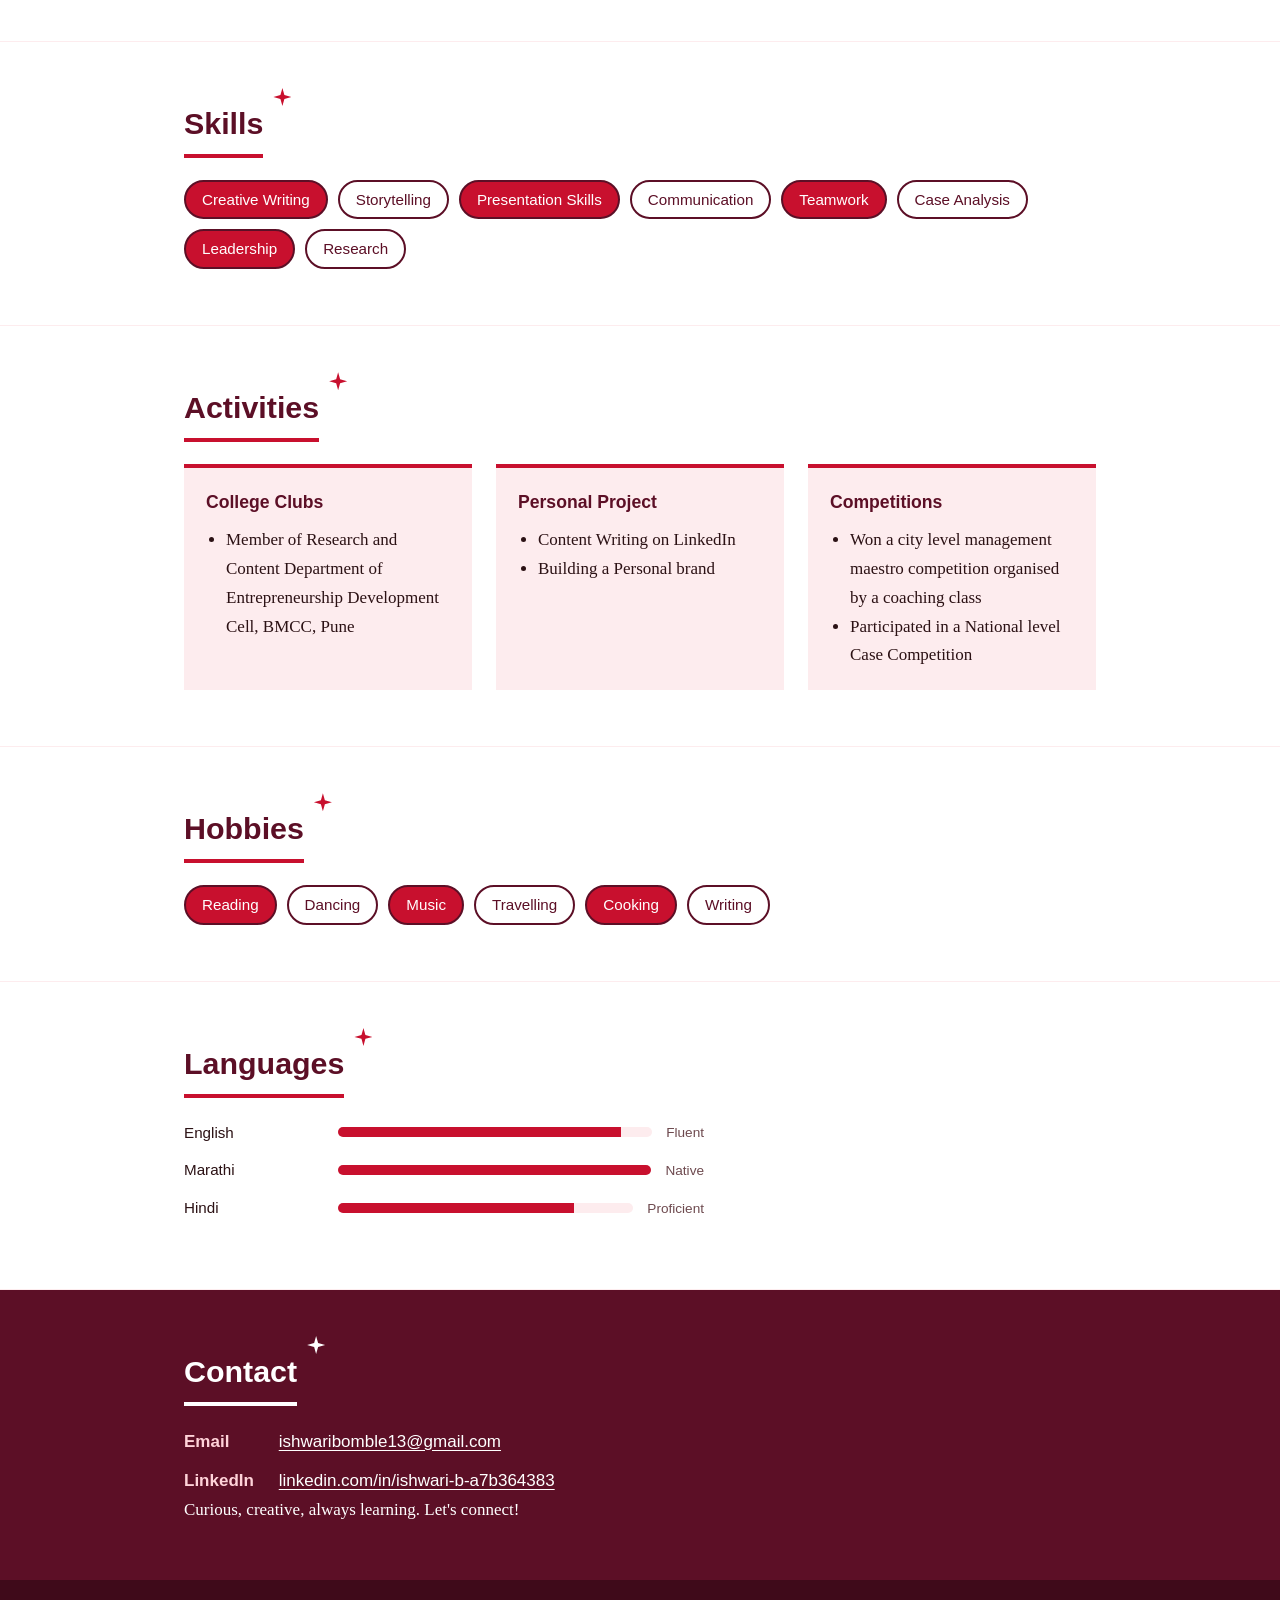
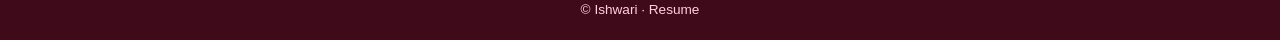
==== commit af0ca258: "Revise contact details and enhance LinkedIn entry Updated contact information and added LinkedIn lin" ====
--- a/index.html
+++ b/index.html
@@ -119,8 +119,14 @@
 
 <header>
   <div class="hero">
+     <div class="photo-wrap">
     <!-- To use your own photo, replace the letter below with: <img src="your-photo.jpg" alt="Photo of Ishwari"> -->
     <div class="photo"><img src="photo.jpeg" aria-label="Photo of Ishwari"></div>
+       <div class="photo"><img src="photo.jpeg" aria-label="Photo of Ishwari"></div>
+      <i class="sp" aria-hidden="true" style="width:28px;height:28px;top:-10px;right:-8px;color:#fff"></i>
+      <i class="sp" aria-hidden="true" style="width:16px;height:16px;top:26px;right:-26px;color:#ff5a73;animation-delay:.8s"></i>
+      <i class="sp" aria-hidden="true" style="width:18px;height:18px;bottom:8px;left:-18px;color:#ff5a73;animation-delay:1.5s"></i>
+    </div>
     <div>
      <h1>Ishwari Bomble<i class="sp s-in" aria-hidden="true"></i><i class="sp s-in s-small" aria-hidden="true"></i></h1>
       <p>Motivated and curious college student who enjoys learning new skills, working in teams and turning ideas into results.</p>
@@ -197,7 +203,7 @@
       <div class="grid">
         <div class="box">
           <h3>College Clubs</h3>
-          <ul><li>Member of Research and Content Department</li><li>Entrepreneurship Development Cell, BMCC, Pune</li></ul>
+          <ul><li>Member of Research and Content Department of Entrepreneurship Development Cell, BMCC, Pune</li></ul>
         </div>
         <div class="box">
           <h3>Personal Project</h3>
@@ -239,10 +245,9 @@
       <h2>Contact</h2>
       <ul class="contact-list">
         <li><b>Email</b> <a href="mailto:ishwari@example.com">ishwaribomble13@gmail.com</a></li>
-        
-        <li><b>Location</b> Pune, India</li>
-        <li><b>LinkedIn</b> https://www.linkedin.com/in/ishwari-b-a7b364383/</li>
+         <li><b>LinkedIn</b> <a href="https://www.linkedin.com/in/ishwari-b-a7b364383/" target="_blank" rel="noopener">linkedin.com/in/ishwari-b-a7b364383</a></li>
       </ul>
+      <p class="connect">Curious, creative, always learning. Let's connect!</p>
     </div>
   </section>
 </main>
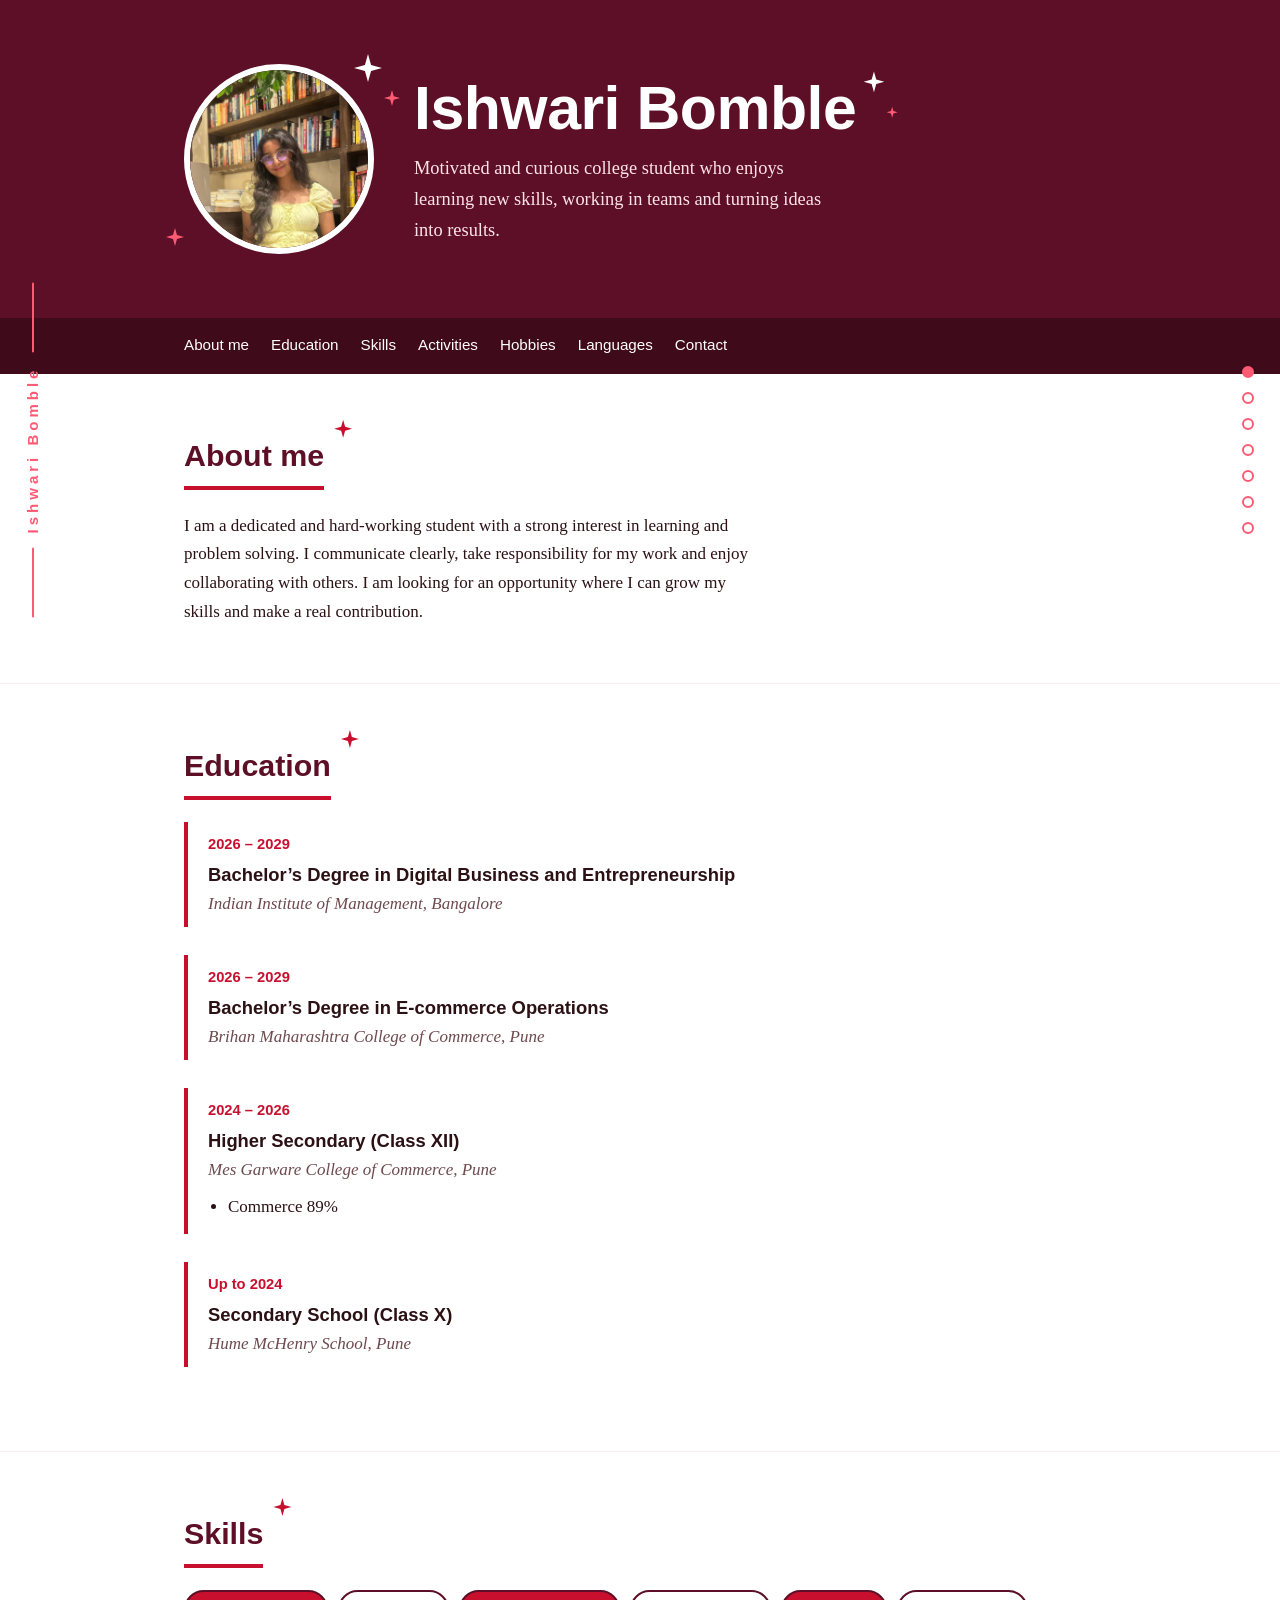
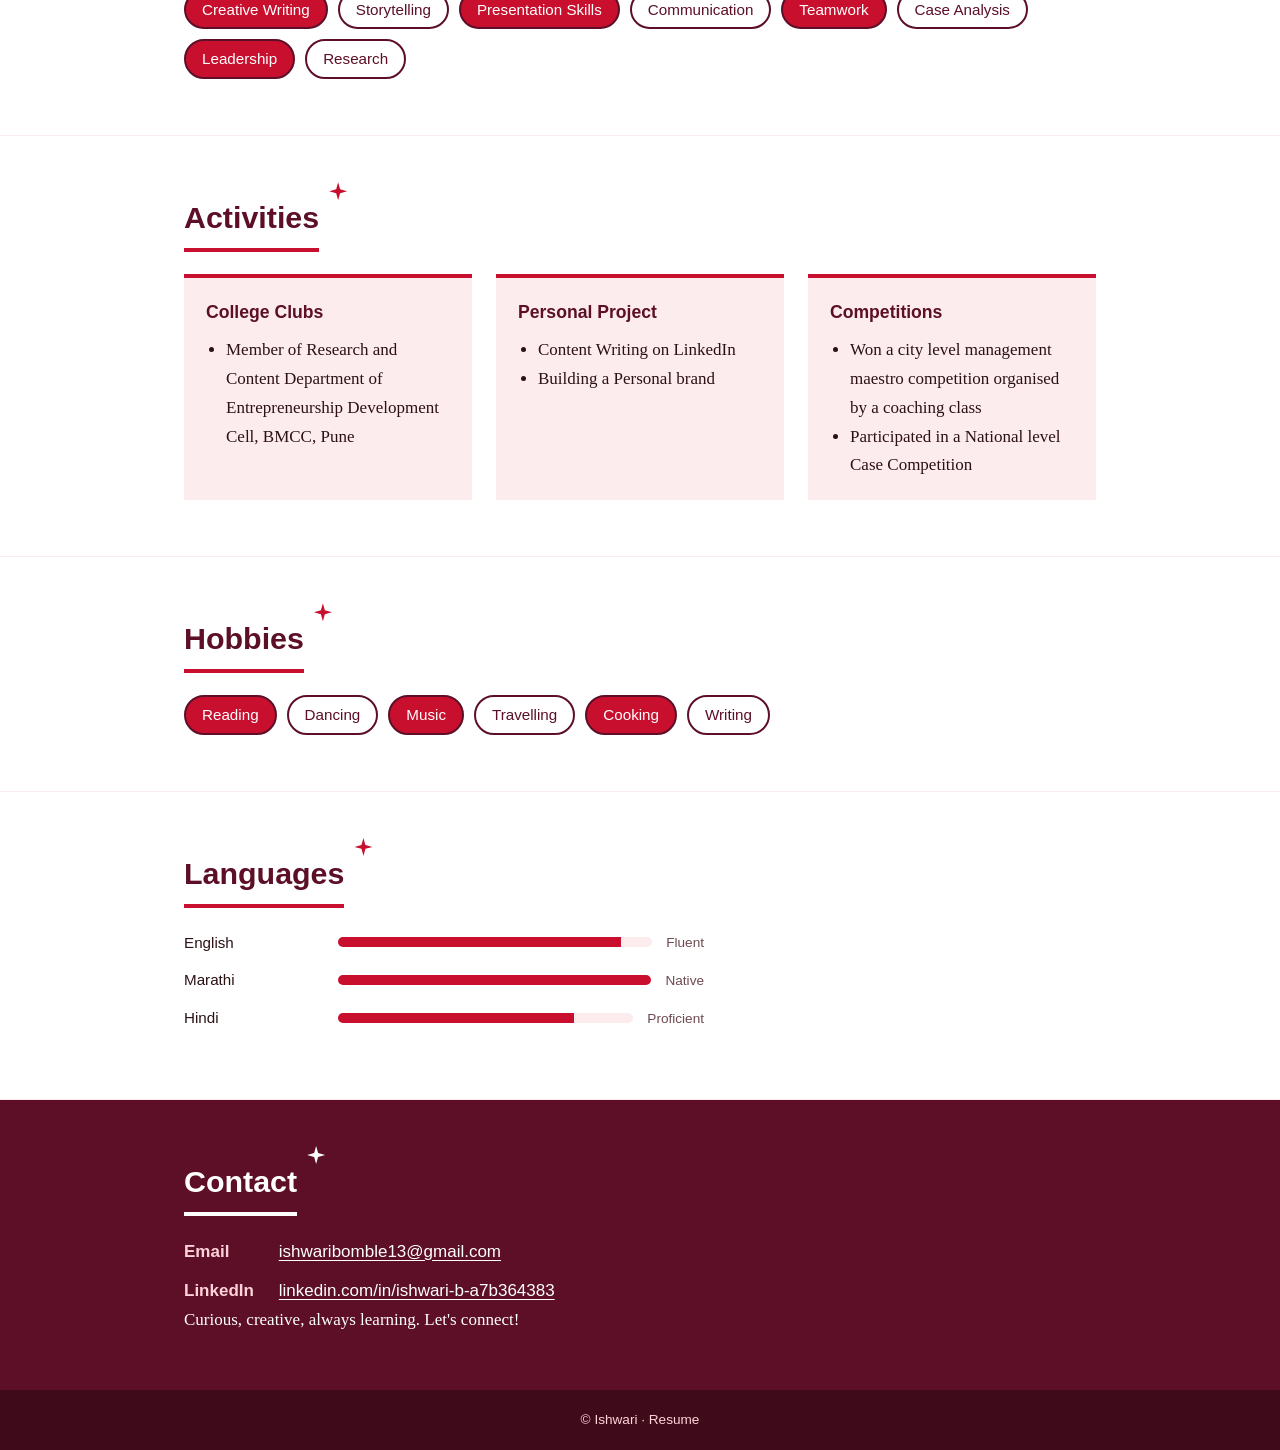
==== commit 9eb6858a: "Remove duplicate photo div in index.html" ====
--- a/index.html
+++ b/index.html
@@ -122,7 +122,6 @@
      <div class="photo-wrap">
     <!-- To use your own photo, replace the letter below with: <img src="your-photo.jpg" alt="Photo of Ishwari"> -->
     <div class="photo"><img src="photo.jpeg" aria-label="Photo of Ishwari"></div>
-       <div class="photo"><img src="photo.jpeg" aria-label="Photo of Ishwari"></div>
       <i class="sp" aria-hidden="true" style="width:28px;height:28px;top:-10px;right:-8px;color:#fff"></i>
       <i class="sp" aria-hidden="true" style="width:16px;height:16px;top:26px;right:-26px;color:#ff5a73;animation-delay:.8s"></i>
       <i class="sp" aria-hidden="true" style="width:18px;height:18px;bottom:8px;left:-18px;color:#ff5a73;animation-delay:1.5s"></i>
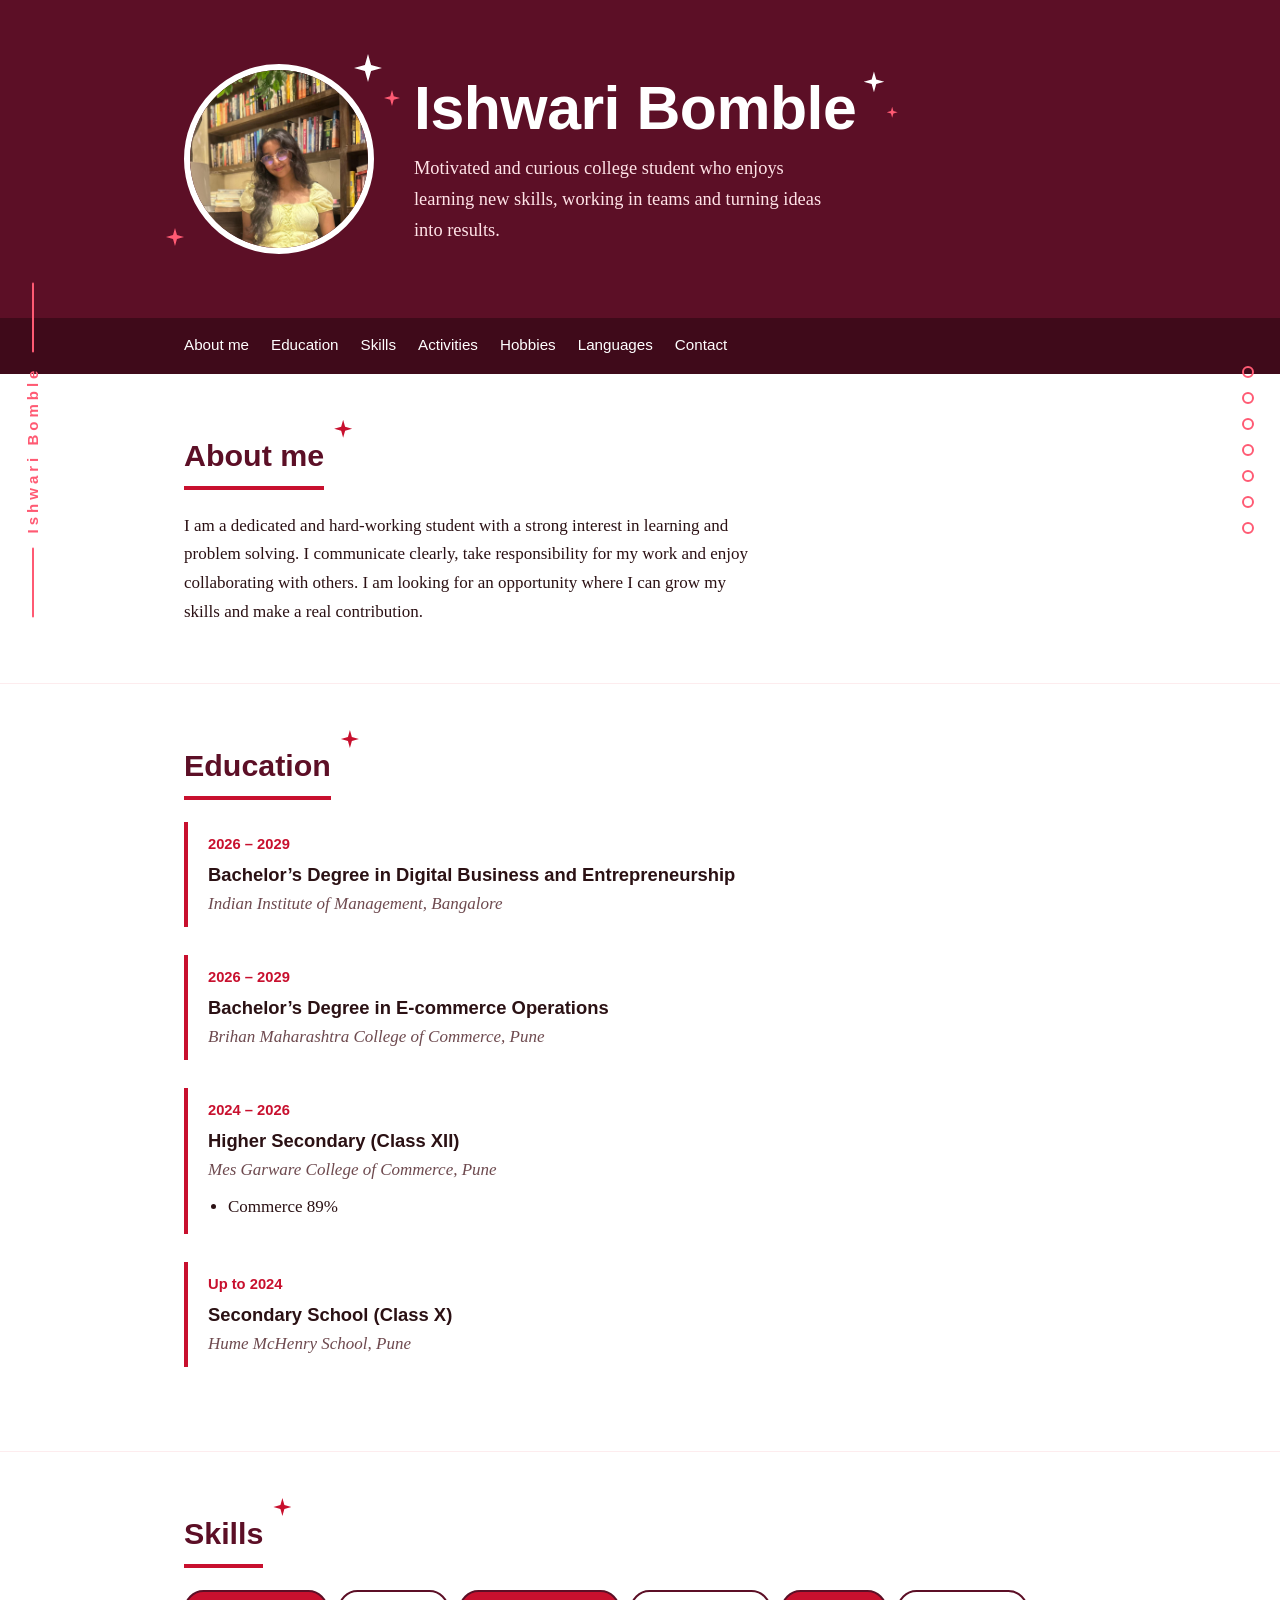
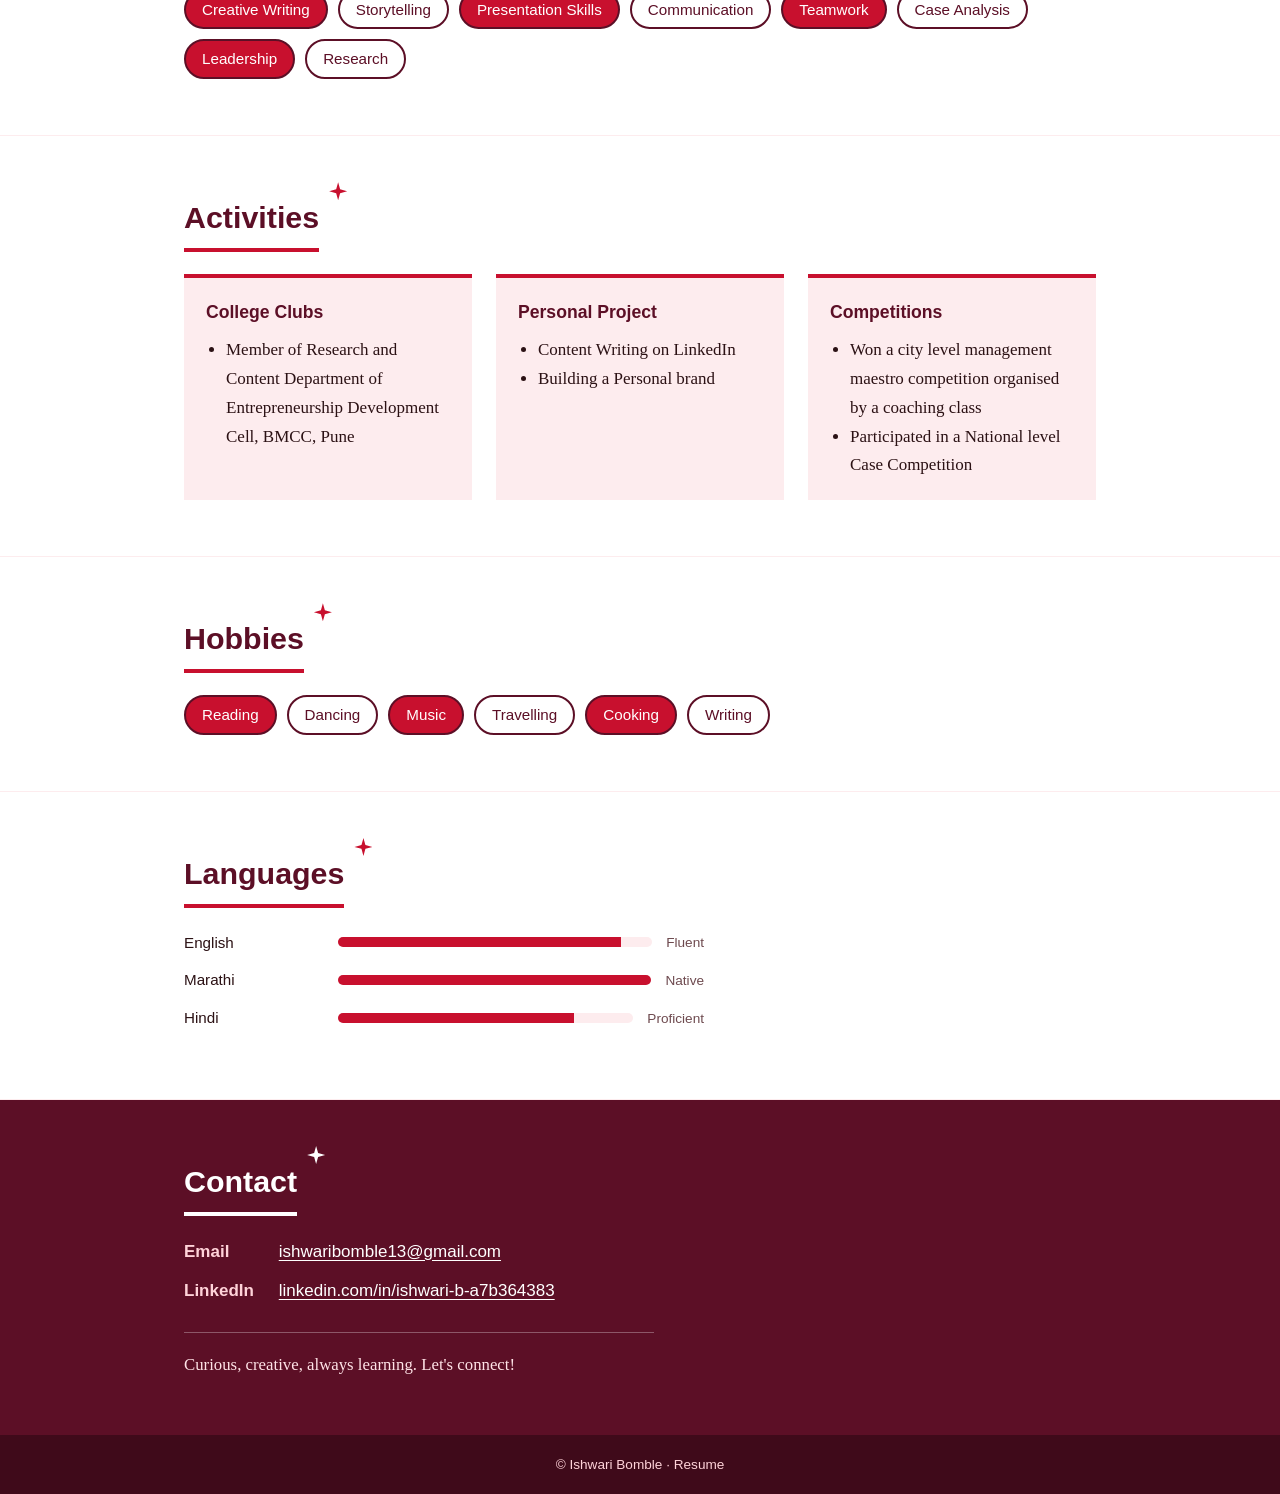
==== commit d6e61d85: "Refactor index.html for clarity and updates Updated the resume title and modified various sections f" ====
--- a/index.html
+++ b/index.html
@@ -3,131 +3,21 @@
 <head>
 <meta charset="utf-8">
 <meta name="viewport" content="width=device-width, initial-scale=1, viewport-fit=cover">
-<title>Ishwari – Resume</title>
-<style>
-:root{
-  --red:#c8102e;
-  --red-dark:#8f0b20;
-  --red-tint:#fdecee;
-  --burg:#5c0f26;
-  --burg-dark:#3f0a1a;
-  --red-light:#ff5a73;
-  --white:#ffffff;
-  --ink:#2b1114;
-  --muted:#6e4a4f;
-  box-sizing:border-box;
-  padding-top:env(safe-area-inset-top,0px);
-  padding-bottom:env(safe-area-inset-bottom,0px);
-}
-@media (prefers-color-scheme: dark){
-  :root:not([data-theme="light"]){--white:#ffffff;--ink:#2b1114;--muted:#6e4a4f;--red-tint:#fdecee}
-}
-*{box-sizing:border-box;margin:0;padding:0}
-html{scroll-behavior:smooth;scroll-padding-top:env(safe-area-inset-top,0px)}
-body{font-family:Georgia,"Times New Roman",serif;background:var(--white);color:var(--ink);line-height:1.7;font-size:17px}
-h1,h2,h3,.sans{font-family:"Trebuchet MS","Segoe UI",Arial,sans-serif}
-a{color:inherit}
-
-.wrap{max-width:960px;margin:0 auto;padding:0 24px}
-
-/* Hero */
-header{background:var(--burg);color:#fff}
-.hero{display:flex;align-items:center;gap:40px;padding:64px 24px;max-width:960px;margin:0 auto}
-.photo{flex:0 0 190px;width:190px;height:190px;border-radius:50%;border:6px solid #fff;background:#fff;color:var(--red);display:flex;align-items:center;justify-content:center;font:700 72px "Trebuchet MS",Arial,sans-serif;overflow:hidden}
-.photo img{width:100%;height:100%;object-fit:cover}
-.hero h1{font-size:clamp(2.4rem,6vw,3.8rem);line-height:1.1;letter-spacing:-.5px}
-.hero p{margin-top:10px;font-size:1.15rem;max-width:46ch;color:#ffe3e7}
-nav{background:var(--burg-dark)}
-nav .wrap{display:flex;flex-wrap:wrap;gap:4px 22px;padding-top:12px;padding-bottom:12px}
-nav a{color:#fff;text-decoration:none;font-family:"Trebuchet MS",Arial,sans-serif;font-size:.95rem;padding:2px 0;border-bottom:2px solid transparent}
-nav a:hover,nav a:focus-visible{border-bottom-color:#fff;outline:none}
-
-/* Sections */
-section{padding:56px 0;border-bottom:1px solid var(--red-tint)}
-section h2{color:var(--burg);font-size:1.9rem;margin-bottom:22px;display:inline-block;border-bottom:4px solid var(--red);padding-bottom:4px}
-.about p{max-width:68ch}
-
-.entry{border-left:4px solid var(--red);padding:8px 14px 8px 20px;margin-bottom:28px;transition:transform .2s,box-shadow .2s,background .2s}
-.entry:hover{transform:translateY(-6px);box-shadow:0 14px 24px rgba(200,16,46,.18);background:var(--red-tint)}
-.entry h3{font-size:1.15rem;color:var(--ink)}
-.entry .when{font-family:"Trebuchet MS",Arial,sans-serif;color:var(--red);font-size:.92rem;font-weight:700}
-.entry .where{color:var(--muted);font-style:italic}
-.entry ul{margin:8px 0 0 20px}
-.entry li{margin-bottom:4px}
-
-.grid{display:grid;grid-template-columns:repeat(auto-fit,minmax(250px,1fr));gap:24px}
-.box{background:var(--red-tint);border-top:4px solid var(--red);padding:20px 22px;transition:transform .2s,box-shadow .2s}
-.box:hover{transform:translateY(-6px);box-shadow:0 14px 24px rgba(200,16,46,.18)}
-.box h3{color:var(--burg);margin-bottom:8px;font-size:1.1rem}
-.box ul{margin-left:20px}
-
-.chips{display:flex;flex-wrap:wrap;gap:10px;list-style:none}
-.chips li{border:2px solid var(--burg);color:var(--burg);padding:5px 16px;border-radius:999px;font-family:"Trebuchet MS",Arial,sans-serif;font-size:.95rem;transition:transform .2s,background .2s,color .2s}
-.chips li:hover{transform:scale(1.1);background:var(--burg);color:#fff}
-.chips li.filled{background:var(--red);color:#fff}
-
-.lang{display:grid;grid-template-columns:140px 1fr auto;align-items:center;gap:14px;margin-bottom:12px;max-width:520px;font-family:"Trebuchet MS",Arial,sans-serif;font-size:.95rem}
-.bar{height:10px;background:var(--red-tint);border-radius:5px;overflow:hidden}
-.bar span{display:block;height:100%;background:var(--red);width:0;transition:width 1.2s ease}
-.lang em{color:var(--muted);font-style:normal;font-size:.85rem}
-
-/* Contact */
-#contact{background:var(--burg);color:#fff;border:none}
-#contact h2{color:#fff;border-bottom-color:#fff}
-.contact-list{list-style:none;display:grid;gap:10px;font-family:"Trebuchet MS",Arial,sans-serif}
-.contact-list b{display:inline-block;min-width:90px;color:#ffd3d9}
-.contact-list a{text-decoration:underline;text-underline-offset:3px}
-footer{background:var(--burg-dark);color:#ffd3d9;text-align:center;padding:18px 24px;font-family:"Trebuchet MS",Arial,sans-serif;font-size:.85rem}
-
-a:focus-visible{outline:3px solid #000;outline-offset:3px}
-
-@media (max-width:640px){
-  .hero{flex-direction:column;text-align:center;padding:44px 24px}
-  .lang{grid-template-columns:100px 1fr}
-  .lang em{grid-column:1 / -1;margin-top:-8px}
-}
-@media print{nav{display:none}section{padding:28px 0}}
-
-  /* Side name and section dots (wide screens only) */
-.side-name,.side-dots{display:none}
-@media (min-width:1150px){
-  .side-name{display:flex;flex-direction:column;align-items:center;gap:14px;position:fixed;left:20px;top:50%;transform:translateY(-50%);z-index:15;pointer-events:none}
-  .side-name::before,.side-name::after{content:"";width:2px;height:70px;background:#ff5a73;border-radius:2px}
-  .side-name span{writing-mode:vertical-rl;transform:rotate(180deg);font-family:"Poppins","Trebuchet MS",Arial,sans-serif;font-weight:800;font-size:15px;letter-spacing:4px;color:#ff5a73}
-  .side-dots{display:flex;flex-direction:column;gap:14px;position:fixed;right:26px;top:50%;transform:translateY(-50%);z-index:15}
-  .side-dots a{width:12px;height:12px;border-radius:50%;border:2px solid #ff5a73;transition:background .2s,transform .2s}
-  .side-dots a:hover{transform:scale(1.3)}
-  .side-dots a.active{background:#ff5a73}
-}
-  /* ===== SPARKLES ===== */
-:root{--star:polygon(50% 0,61% 39%,100% 50%,61% 61%,50% 100%,39% 61%,0 50%,39% 39%)}
-@keyframes twinkle{0%,100%{transform:scale(1) rotate(0deg)}50%{transform:scale(.7) rotate(20deg)}}
-.sp{position:absolute;display:block;background:currentColor;clip-path:var(--star);animation:twinkle 3s ease-in-out infinite}
-.sp.s-in{position:static;display:inline-block;width:.34em;height:.34em;vertical-align:.62em;margin-left:.12em;color:#fff}
-.sp.s-small{width:.18em;height:.18em;vertical-align:.2em;margin-left:.04em;color:#ff5a73;animation-delay:1s}
-.photo-wrap{position:relative;flex:0 0 auto}
-section h2{position:relative}
-section h2::after{content:"";position:absolute;top:-10px;right:-28px;width:18px;height:18px;background:#c8102e;clip-path:var(--star);animation:twinkle 3s ease-in-out infinite}
-#contact h2::after{background:#fff}
-.box,.entry{position:relative}
-.box::after,.entry::after{content:"";position:absolute;top:10px;right:12px;width:16px;height:16px;background:#c8102e;clip-path:var(--star);opacity:0;transform:scale(0) rotate(-90deg);transition:opacity .25s,transform .35s}
-.box:hover::after,.entry:hover::after{opacity:1;transform:scale(1) rotate(0deg)}
-@media (prefers-reduced-motion: reduce){.sp,section h2::after{animation:none}}
-</style>
+<title>Ishwari Bomble – Resume</title>
+<link rel="stylesheet" href="style.css">
 </head>
 <body>
 
 <header>
   <div class="hero">
-     <div class="photo-wrap">
-    <!-- To use your own photo, replace the letter below with: <img src="your-photo.jpg" alt="Photo of Ishwari"> -->
-    <div class="photo"><img src="photo.jpeg" aria-label="Photo of Ishwari"></div>
-      <i class="sp" aria-hidden="true" style="width:28px;height:28px;top:-10px;right:-8px;color:#fff"></i>
-      <i class="sp" aria-hidden="true" style="width:16px;height:16px;top:26px;right:-26px;color:#ff5a73;animation-delay:.8s"></i>
-      <i class="sp" aria-hidden="true" style="width:18px;height:18px;bottom:8px;left:-18px;color:#ff5a73;animation-delay:1.5s"></i>
+    <div class="photo-wrap">
+      <div class="photo"><img src="photo.jpeg" alt="Photo of Ishwari Bomble"></div>
+      <i class="sp sp-a" aria-hidden="true"></i>
+      <i class="sp sp-b" aria-hidden="true"></i>
+      <i class="sp sp-c" aria-hidden="true"></i>
     </div>
     <div>
-     <h1>Ishwari Bomble<i class="sp s-in" aria-hidden="true"></i><i class="sp s-in s-small" aria-hidden="true"></i></h1>
+      <h1>Ishwari Bomble<i class="sp s-in" aria-hidden="true"></i><i class="sp s-in s-small" aria-hidden="true"></i></h1>
       <p>Motivated and curious college student who enjoys learning new skills, working in teams and turning ideas into results.</p>
     </div>
   </div>
@@ -159,13 +49,12 @@
         <span class="when">2026 – 2029</span>
         <h3>Bachelor’s Degree in Digital Business and Entrepreneurship</h3>
         <div class="where">Indian Institute of Management, Bangalore</div>
-        
       </div>
       <div class="entry">
         <span class="when">2026 – 2029</span>
         <h3>Bachelor’s Degree in E-commerce Operations</h3>
         <div class="where">Brihan Maharashtra College of Commerce, Pune</div>
-         </div>
+      </div>
       <div class="entry">
         <span class="when">2024 – 2026</span>
         <h3>Higher Secondary (Class XII)</h3>
@@ -180,7 +69,7 @@
     </div>
   </section>
 
-    <section id="skills">
+  <section id="skills">
     <div class="wrap">
       <h2>Skills</h2>
       <ul class="chips">
@@ -233,9 +122,9 @@
   <section id="languages">
     <div class="wrap">
       <h2>Languages</h2>
-     <div class="lang"><span>English</span><div class="bar"><span data-w="90%"></span></div><em>Fluent</em></div>
-<div class="lang"><span>Marathi</span><div class="bar"><span data-w="100%"></span></div><em>Native</em></div>
-<div class="lang"><span>Hindi</span><div class="bar"><span data-w="80%"></span></div><em>Proficient</em></div>
+      <div class="lang"><span>English</span><div class="bar"><span class="w90"></span></div><em>Fluent</em></div>
+      <div class="lang"><span>Marathi</span><div class="bar"><span class="w100"></span></div><em>Native</em></div>
+      <div class="lang"><span>Hindi</span><div class="bar"><span class="w80"></span></div><em>Proficient</em></div>
     </div>
   </section>
 
@@ -243,26 +132,17 @@
     <div class="wrap">
       <h2>Contact</h2>
       <ul class="contact-list">
-        <li><b>Email</b> <a href="mailto:ishwari@example.com">ishwaribomble13@gmail.com</a></li>
-         <li><b>LinkedIn</b> <a href="https://www.linkedin.com/in/ishwari-b-a7b364383/" target="_blank" rel="noopener">linkedin.com/in/ishwari-b-a7b364383</a></li>
+        <li><b>Email</b> <a href="mailto:ishwaribomble13@gmail.com">ishwaribomble13@gmail.com</a></li>
+        <li><b>LinkedIn</b> <a href="https://www.linkedin.com/in/ishwari-b-a7b364383/" target="_blank" rel="noopener">linkedin.com/in/ishwari-b-a7b364383</a></li>
       </ul>
       <p class="connect">Curious, creative, always learning. Let's connect!</p>
     </div>
   </section>
 </main>
 
-<footer>© Ishwari · Resume</footer>
+<footer>© Ishwari Bomble · Resume</footer>
 
-  <script>
-var bars = document.querySelectorAll('.bar span');
-var barObs = new IntersectionObserver(function(entries){
-  entries.forEach(function(e){
-    if(e.isIntersecting){ e.target.style.width = e.target.dataset.w; barObs.unobserve(e.target); }
-  });
-}, {threshold:.5});
-bars.forEach(function(b){ barObs.observe(b); });
-</script>
-   <div class="side-name" aria-hidden="true"><span>Ishwari Bomble</span></div>
+<div class="side-name" aria-hidden="true"><span>Ishwari Bomble</span></div>
 <div class="side-dots">
   <a href="#about" title="About me" aria-label="About me"></a>
   <a href="#education" title="Education" aria-label="Education"></a>
@@ -273,17 +153,5 @@
   <a href="#contact" title="Contact" aria-label="Contact"></a>
 </div>
 
-<script>
-var dots = document.querySelectorAll('.side-dots a');
-var dotSecs = document.querySelectorAll('main section');
-var dotObs = new IntersectionObserver(function(entries){
-  entries.forEach(function(e){
-    if(e.isIntersecting){
-      dots.forEach(function(a){ a.classList.toggle('active', a.getAttribute('href') === '#' + e.target.id); });
-    }
-  });
-}, {rootMargin:'-45% 0px -50% 0px'});
-dotSecs.forEach(function(s){ dotObs.observe(s); });
-</script>
 </body>
 </html>
--- a/style.css
+++ b/style.css
@@ -0,0 +1,114 @@
+:root{
+  --red:#c8102e;
+  --red-dark:#8f0b20;
+  --red-tint:#fdecee;
+  --burg:#5c0f26;
+  --burg-dark:#3f0a1a;
+  --red-light:#ff5a73;
+  --white:#ffffff;
+  --ink:#2b1114;
+  --muted:#6e4a4f;
+  --star:polygon(50% 0,61% 39%,100% 50%,61% 61%,50% 100%,39% 61%,0 50%,39% 39%);
+  box-sizing:border-box;
+  padding-top:env(safe-area-inset-top,0px);
+  padding-bottom:env(safe-area-inset-bottom,0px);
+}
+@media (prefers-color-scheme: dark){
+  :root:not([data-theme="light"]){--white:#ffffff;--ink:#2b1114;--muted:#6e4a4f;--red-tint:#fdecee}
+}
+*{box-sizing:border-box;margin:0;padding:0}
+html{scroll-behavior:smooth;scroll-padding-top:env(safe-area-inset-top,0px)}
+body{font-family:Georgia,"Times New Roman",serif;background:var(--white);color:var(--ink);line-height:1.7;font-size:17px}
+h1,h2,h3,.sans{font-family:"Trebuchet MS","Segoe UI",Arial,sans-serif}
+a{color:inherit}
+
+.wrap{max-width:960px;margin:0 auto;padding:0 24px}
+
+/* Hero */
+header{background:var(--burg);color:#fff}
+.hero{display:flex;align-items:center;gap:40px;padding:64px 24px;max-width:960px;margin:0 auto}
+.photo-wrap{position:relative;flex:0 0 auto}
+.photo{flex:0 0 190px;width:190px;height:190px;border-radius:50%;border:6px solid #fff;background:#fff;color:var(--red);display:flex;align-items:center;justify-content:center;font:700 72px "Trebuchet MS",Arial,sans-serif;overflow:hidden}
+.photo img{width:100%;height:100%;object-fit:cover}
+.hero h1{font-size:clamp(2.4rem,6vw,3.8rem);line-height:1.1;letter-spacing:-.5px}
+.hero p{margin-top:10px;font-size:1.15rem;max-width:46ch;color:#ffe3e7}
+nav{background:var(--burg-dark)}
+nav .wrap{display:flex;flex-wrap:wrap;gap:4px 22px;padding-top:12px;padding-bottom:12px}
+nav a{color:#fff;text-decoration:none;font-family:"Trebuchet MS",Arial,sans-serif;font-size:.95rem;padding:2px 0;border-bottom:2px solid transparent}
+nav a:hover,nav a:focus-visible{border-bottom-color:#fff;outline:none}
+
+/* Sections */
+section{padding:56px 0;border-bottom:1px solid var(--red-tint)}
+section h2{position:relative;color:var(--burg);font-size:1.9rem;margin-bottom:22px;display:inline-block;border-bottom:4px solid var(--red);padding-bottom:4px}
+.about p{max-width:68ch}
+
+.entry{position:relative;border-left:4px solid var(--red);padding:8px 14px 8px 20px;margin-bottom:28px;transition:transform .2s,box-shadow .2s,background .2s}
+.entry:hover{transform:translateY(-6px);box-shadow:0 14px 24px rgba(200,16,46,.18);background:var(--red-tint)}
+.entry h3{font-size:1.15rem;color:var(--ink)}
+.entry .when{font-family:"Trebuchet MS",Arial,sans-serif;color:var(--red);font-size:.92rem;font-weight:700}
+.entry .where{color:var(--muted);font-style:italic}
+.entry ul{margin:8px 0 0 20px}
+.entry li{margin-bottom:4px}
+
+.grid{display:grid;grid-template-columns:repeat(auto-fit,minmax(250px,1fr));gap:24px}
+.box{position:relative;background:var(--red-tint);border-top:4px solid var(--red);padding:20px 22px;transition:transform .2s,box-shadow .2s}
+.box:hover{transform:translateY(-6px);box-shadow:0 14px 24px rgba(200,16,46,.18)}
+.box h3{color:var(--burg);margin-bottom:8px;font-size:1.1rem}
+.box ul{margin-left:20px}
+
+.chips{display:flex;flex-wrap:wrap;gap:10px;list-style:none}
+.chips li{border:2px solid var(--burg);color:var(--burg);padding:5px 16px;border-radius:999px;font-family:"Trebuchet MS",Arial,sans-serif;font-size:.95rem;transition:transform .2s,background .2s,color .2s}
+.chips li:hover{transform:scale(1.1);background:var(--burg);color:#fff}
+.chips li.filled{background:var(--red);color:#fff}
+
+/* Languages (bars use fixed widths, no JavaScript) */
+.lang{display:grid;grid-template-columns:140px 1fr auto;align-items:center;gap:14px;margin-bottom:12px;max-width:520px;font-family:"Trebuchet MS",Arial,sans-serif;font-size:.95rem}
+.bar{height:10px;background:var(--red-tint);border-radius:5px;overflow:hidden}
+.bar span{display:block;height:100%;background:var(--red)}
+.w90{width:90%}
+.w100{width:100%}
+.w80{width:80%}
+.lang em{color:var(--muted);font-style:normal;font-size:.85rem}
+
+/* Contact */
+#contact{background:var(--burg);color:#fff;border:none}
+#contact h2{color:#fff;border-bottom-color:#fff}
+.contact-list{list-style:none;display:grid;gap:10px;font-family:"Trebuchet MS",Arial,sans-serif}
+.contact-list b{display:inline-block;min-width:90px;color:#ffd3d9}
+.contact-list a{text-decoration:underline;text-underline-offset:3px}
+.connect{margin-top:26px;max-width:56ch;font-size:1.05rem;color:#ffe3e7;border-top:1px solid rgba(255,255,255,.3);padding-top:18px}
+footer{background:var(--burg-dark);color:#ffd3d9;text-align:center;padding:18px 24px;font-family:"Trebuchet MS",Arial,sans-serif;font-size:.85rem}
+
+a:focus-visible{outline:3px solid #000;outline-offset:3px}
+
+/* Side name and section dots (wide screens only) */
+.side-name,.side-dots{display:none}
+@media (min-width:1150px){
+  .side-name{display:flex;flex-direction:column;align-items:center;gap:14px;position:fixed;left:20px;top:50%;transform:translateY(-50%);z-index:15;pointer-events:none}
+  .side-name::before,.side-name::after{content:"";width:2px;height:70px;background:#ff5a73;border-radius:2px}
+  .side-name span{writing-mode:vertical-rl;transform:rotate(180deg);font-family:"Poppins","Trebuchet MS",Arial,sans-serif;font-weight:800;font-size:15px;letter-spacing:4px;color:#ff5a73}
+  .side-dots{display:flex;flex-direction:column;gap:14px;position:fixed;right:26px;top:50%;transform:translateY(-50%);z-index:15}
+  .side-dots a{width:12px;height:12px;border-radius:50%;border:2px solid #ff5a73;transition:background .2s,transform .2s}
+  .side-dots a:hover{transform:scale(1.3);background:#ff5a73}
+}
+
+/* Sparkles */
+@keyframes twinkle{0%,100%{transform:scale(1) rotate(0deg)}50%{transform:scale(.7) rotate(20deg)}}
+.sp{position:absolute;display:block;background:currentColor;clip-path:var(--star);animation:twinkle 3s ease-in-out infinite}
+.sp.s-in{position:static;display:inline-block;width:.34em;height:.34em;vertical-align:.62em;margin-left:.12em;color:#fff}
+.sp.s-small{width:.18em;height:.18em;vertical-align:.2em;margin-left:.04em;color:#ff5a73;animation-delay:1s}
+.sp-a{width:28px;height:28px;top:-10px;right:-8px;color:#fff}
+.sp-b{width:16px;height:16px;top:26px;right:-26px;color:#ff5a73;animation-delay:.8s}
+.sp-c{width:18px;height:18px;bottom:8px;left:-18px;color:#ff5a73;animation-delay:1.5s}
+section h2::after{content:"";position:absolute;top:-10px;right:-28px;width:18px;height:18px;background:#c8102e;clip-path:var(--star);animation:twinkle 3s ease-in-out infinite}
+#contact h2::after{background:#fff}
+.box::after,.entry::after{content:"";position:absolute;top:10px;right:12px;width:16px;height:16px;background:#c8102e;clip-path:var(--star);opacity:0;transform:scale(0) rotate(-90deg);transition:opacity .25s,transform .35s}
+.box:hover::after,.entry:hover::after{opacity:1;transform:scale(1) rotate(0deg)}
+
+@media (max-width:640px){
+  .hero{flex-direction:column;text-align:center;padding:44px 24px}
+  .lang{grid-template-columns:100px 1fr}
+  .lang em{grid-column:1 / -1;margin-top:-8px}
+}
+@media (prefers-reduced-motion: reduce){.sp,section h2::after{animation:none}}
+@media print{nav{display:none}section{padding:28px 0}}
